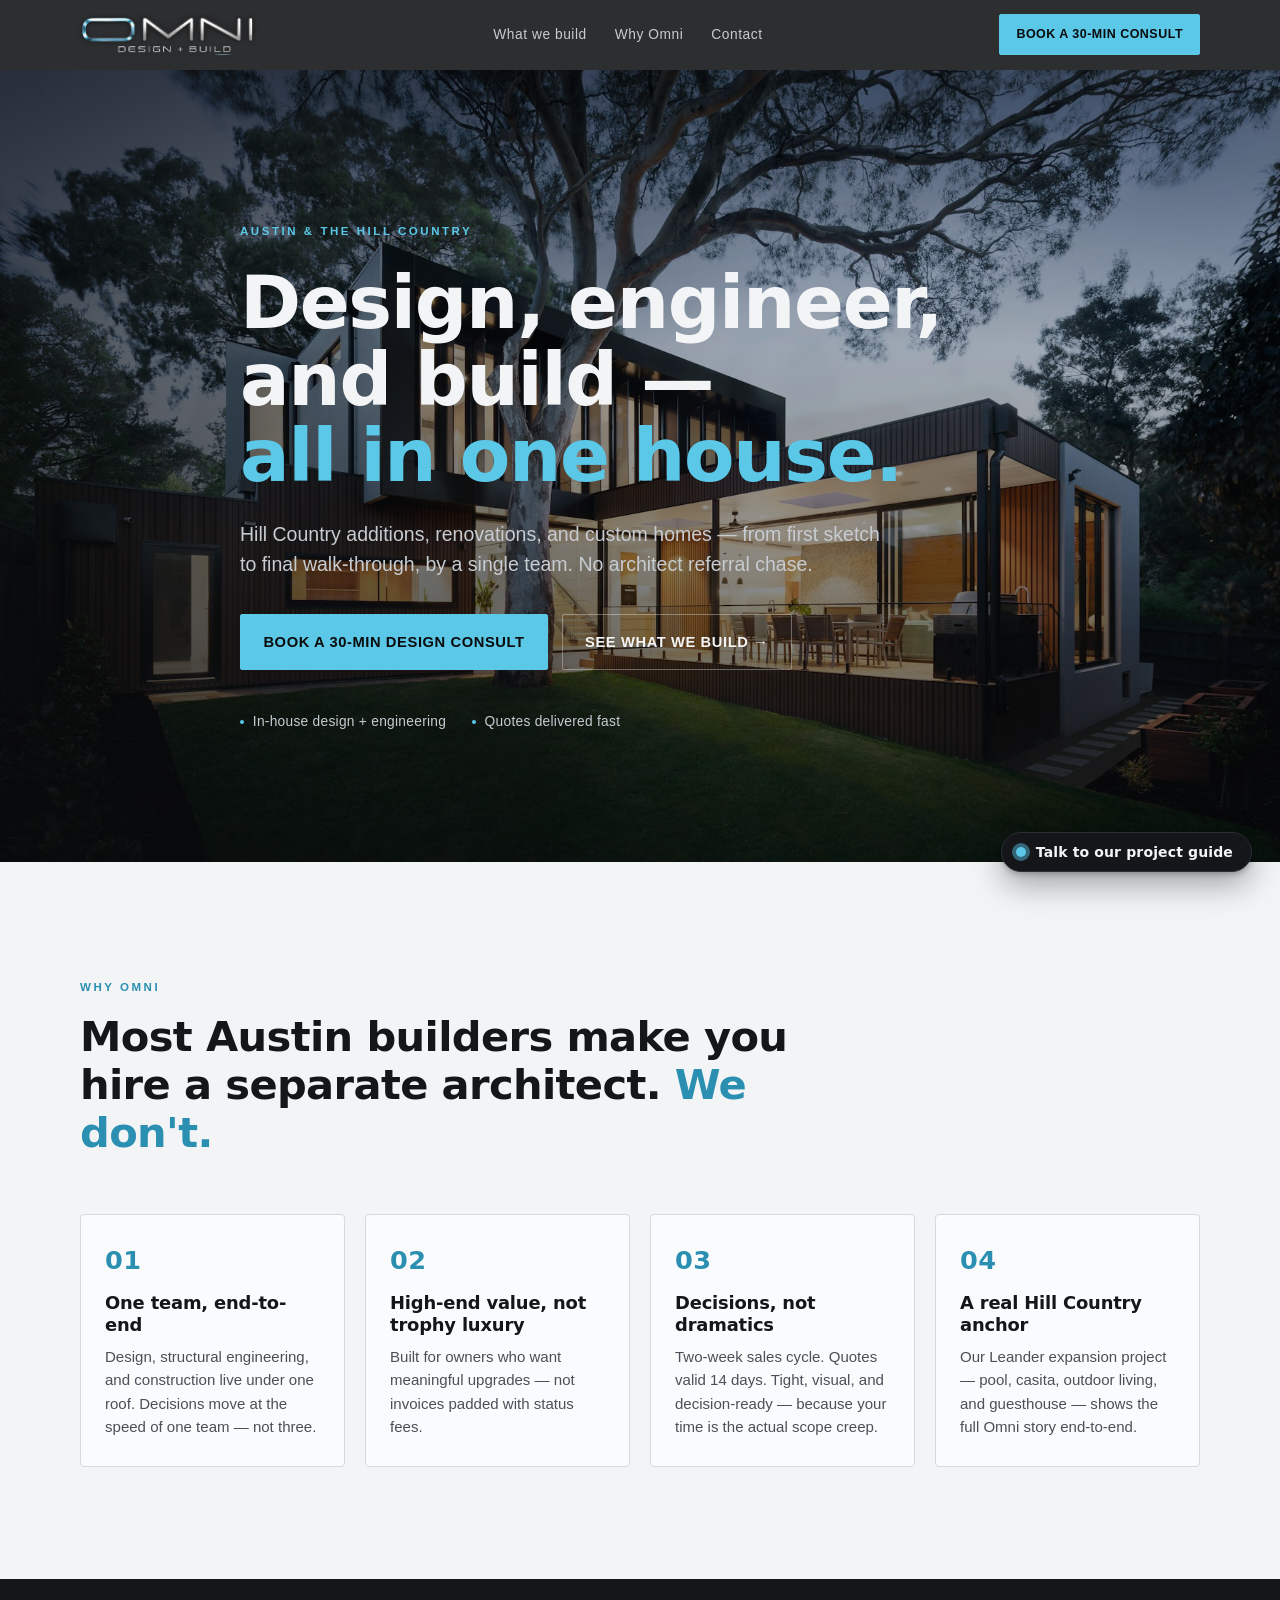
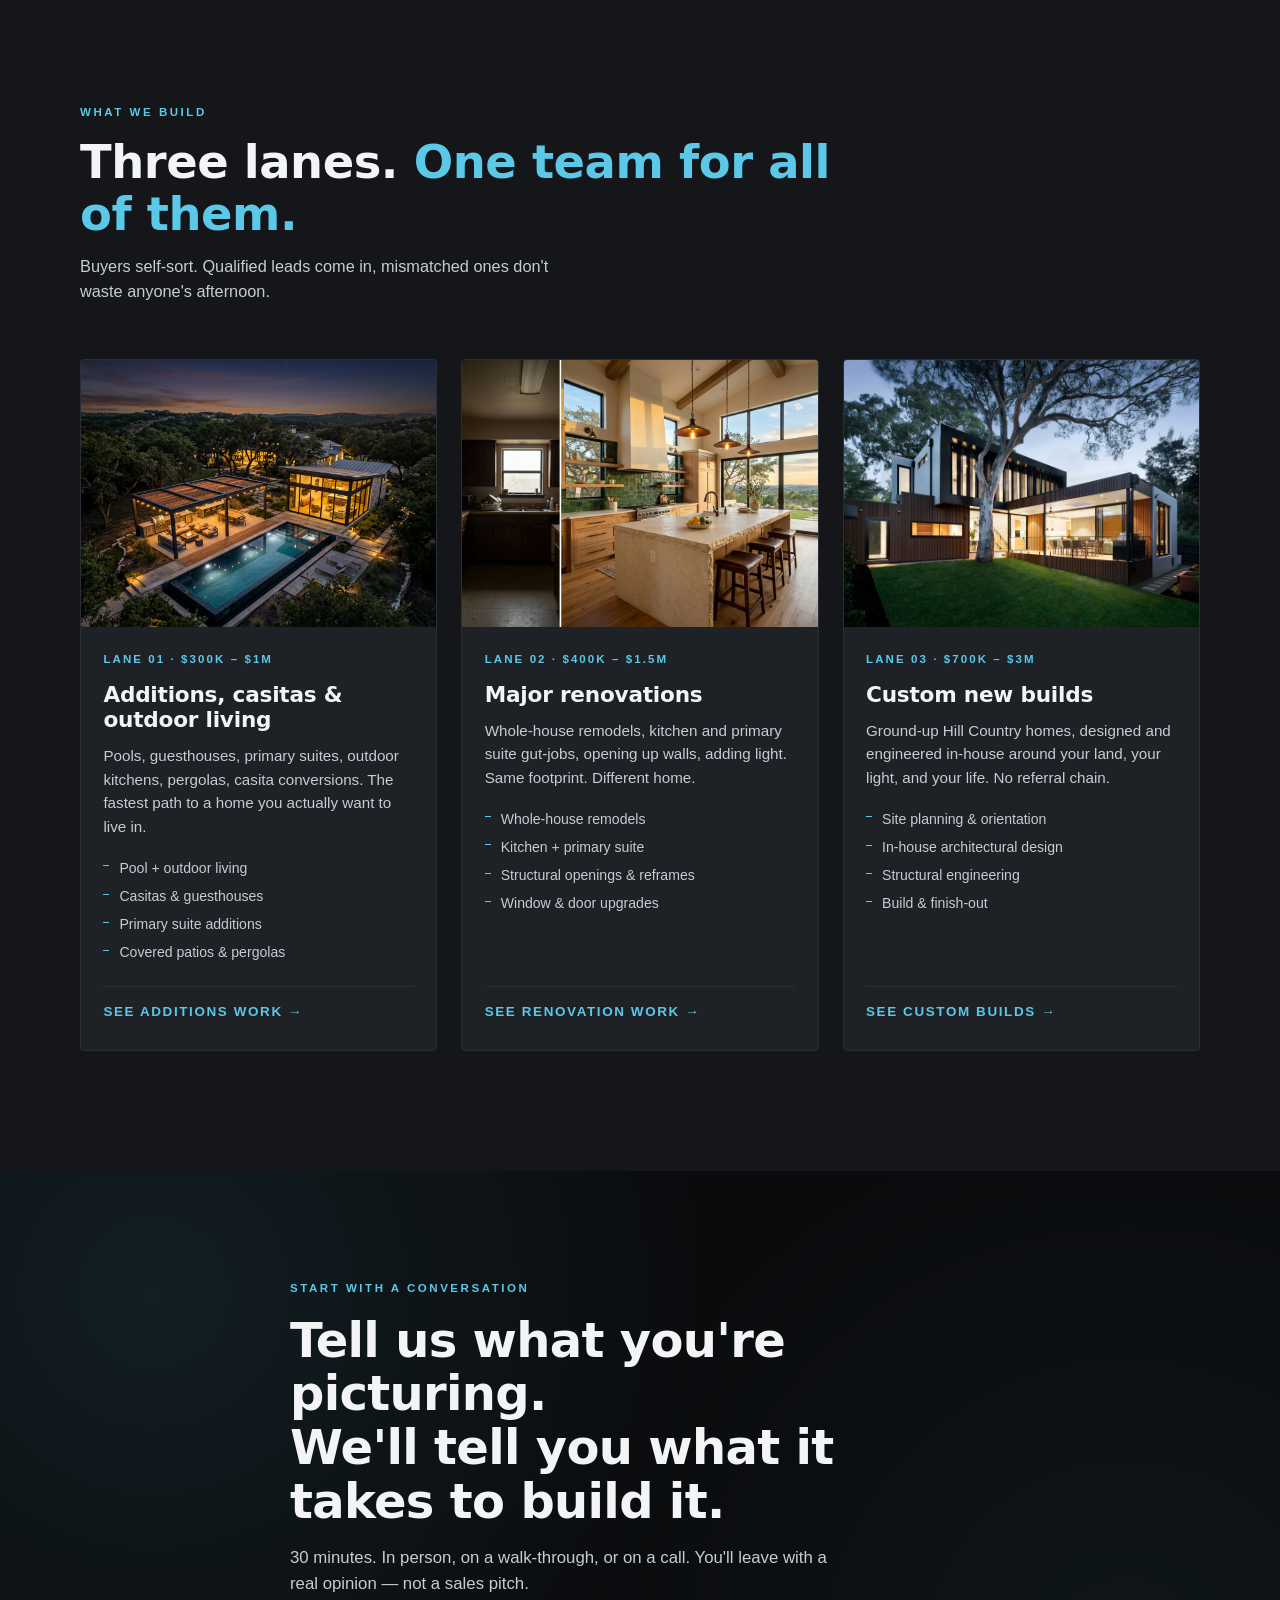
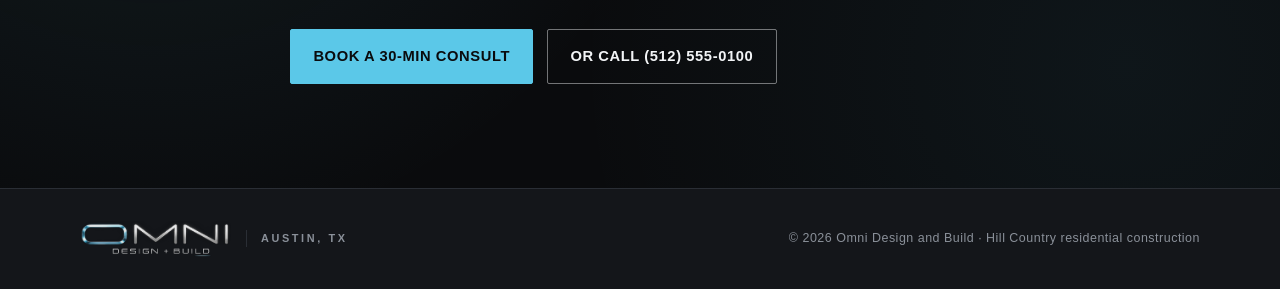
==== index.html @ fc4a1854 "Initial commit — Omni Design and Build demo site" ====
<!doctype html>
<html lang="en">
  <head>
    <meta charset="utf-8" />
    <meta name="viewport" content="width=device-width, initial-scale=1" />
    <title>Omni Design and Build — Design, engineer, and build, all in one house.</title>
    <meta
      name="description"
      content="Hill Country additions, renovations, and custom homes by a single team — from first sketch to final walk-through. No architect referral chase."
    />
    <meta property="og:title" content="Omni Design and Build" />
    <meta
      property="og:description"
      content="Design, engineer, and build — all in one house. Austin & the Hill Country."
    />
    <link rel="icon" href="data:image/svg+xml;utf8,%3Csvg xmlns='http://www.w3.org/2000/svg' viewBox='0 0 64 64'%3E%3Crect width='64' height='64' fill='%230A0B0D'/%3E%3Ccircle cx='32' cy='32' r='14' fill='none' stroke='%235BC8E8' stroke-width='4'/%3E%3C/svg%3E" />
    <link rel="stylesheet" href="styles.css" />
    <link rel="stylesheet" href="chatbot.css" />
  </head>
  <body>
    <!-- ============================================================
         HEADER
         ============================================================ -->
    <header class="site-header" id="siteHeader">
      <div class="container header-row">
        <a class="brand" href="#top" aria-label="Omni Design and Build — home">
          <img
            src="images/omni_logo_transparent.png"
            alt="Omni Design and Build"
            class="brand-logo"
            width="1420"
            height="338"
          />
        </a>
        <nav class="nav" aria-label="Primary">
          <a href="#lanes">What we build</a>
          <a href="#credibility">Why Omni</a>
          <a href="#cta-foot">Contact</a>
        </nav>
        <a href="book.html" class="btn btn-cta btn-cta-sm">
          <span class="btn-text-full">Book a 30-min consult</span>
          <span class="btn-text-short">Book consult</span>
        </a>
      </div>
    </header>

    <main id="top">
      <!-- ============================================================
           HERO + CTA
           ============================================================ -->
      <section class="hero" aria-labelledby="hero-h1">
        <div class="hero-bg">
          <picture>
            <img
              src="images/hero.jpg"
              alt="A modern Hill Country home at golden hour with a pool and casita"
              loading="eager"
              fetchpriority="high"
            />
          </picture>
          <div class="hero-bg-shade" aria-hidden="true"></div>
        </div>

        <div class="container hero-inner">
          <div class="hero-eyebrow">
            <span class="eyebrow">AUSTIN &amp; THE HILL COUNTRY</span>
          </div>
          <h1 id="hero-h1" class="hero-h1">
            Design, engineer, and build —<br /><span class="cyan">all in one house.</span>
          </h1>
          <p class="hero-sub">
            Hill Country additions, renovations, and custom homes — from first sketch to
            final walk-through, by a single team. No architect referral chase.
          </p>
          <div class="hero-actions">
            <a href="book.html" class="btn btn-cta">Book a 30-min design consult</a>
            <a href="#lanes" class="btn btn-ghost">See what we build →</a>
          </div>
          <ul class="hero-meta" role="list">
            <li><span class="dot" aria-hidden="true"></span>In-house design + engineering</li>
            <li><span class="dot" aria-hidden="true"></span>Quotes delivered fast</li>
          </ul>
        </div>
      </section>

      <!-- ============================================================
           CREDIBILITY STRIP
           ============================================================ -->
      <section class="credibility" id="credibility" aria-labelledby="cred-h2">
        <div class="container">
          <p class="eyebrow eyebrow-light">WHY OMNI</p>
          <h2 id="cred-h2" class="cred-h2">
            Most Austin builders make you hire a separate architect.
            <span class="cyan-deep">We don't.</span>
          </h2>

          <ul class="cred-grid" role="list">
            <li class="cred-card">
              <span class="cred-num">01</span>
              <h3>One team, end-to-end</h3>
              <p>
                Design, structural engineering, and construction live under one roof.
                Decisions move at the speed of one team — not three.
              </p>
            </li>
            <li class="cred-card">
              <span class="cred-num">02</span>
              <h3>High-end value, not trophy luxury</h3>
              <p>
                Built for owners who want meaningful upgrades — not invoices
                padded with status fees.
              </p>
            </li>
            <li class="cred-card">
              <span class="cred-num">03</span>
              <h3>Decisions, not dramatics</h3>
              <p>
                Two-week sales cycle. Quotes valid 14 days. Tight, visual, and
                decision-ready — because your time is the actual scope creep.
              </p>
            </li>
            <li class="cred-card">
              <span class="cred-num">04</span>
              <h3>A real Hill Country anchor</h3>
              <p>
                Our Leander expansion project — pool, casita, outdoor living, and
                guesthouse — shows the full Omni story end-to-end.
              </p>
            </li>
          </ul>
        </div>
      </section>

      <!-- ============================================================
           THE 3 LANES
           ============================================================ -->
      <section class="lanes" id="lanes" aria-labelledby="lanes-h2">
        <div class="container">
          <p class="eyebrow">WHAT WE BUILD</p>
          <h2 id="lanes-h2" class="lanes-h2">
            Three lanes. <span class="cyan">One team for all of them.</span>
          </h2>
          <p class="lanes-sub">
            Buyers self-sort. Qualified leads come in, mismatched ones don't waste
            anyone's afternoon.
          </p>

          <div class="lanes-grid">
            <!-- Lane 01 -->
            <article class="lane">
              <a href="lanes/additions.html" class="lane-card">
                <div class="lane-image">
                  <img
                    src="images/lane_additions.png"
                    alt="Aerial view of a Hill Country addition with pool, casita, and pergola at twilight"
                    loading="lazy"
                  />
                </div>
                <div class="lane-body">
                  <span class="lane-tag">LANE 01 · $300K – $1M</span>
                  <h3 class="lane-title">Additions, casitas &amp; outdoor living</h3>
                  <p class="lane-desc">
                    Pools, guesthouses, primary suites, outdoor kitchens, pergolas,
                    casita conversions. The fastest path to a home you actually
                    want to live in.
                  </p>
                  <ul class="lane-list">
                    <li>Pool + outdoor living</li>
                    <li>Casitas &amp; guesthouses</li>
                    <li>Primary suite additions</li>
                    <li>Covered patios &amp; pergolas</li>
                  </ul>
                  <span class="lane-cta">See additions work →</span>
                </div>
              </a>
            </article>

            <!-- Lane 02 -->
            <article class="lane">
              <a href="lanes/major-renos.html" class="lane-card">
                <div class="lane-image">
                  <img
                    src="images/renos_hero.png"
                    alt="Renovated open-plan kitchen with quartz island, white oak cabinetry, and Hill Country views"
                    loading="lazy"
                  />
                </div>
                <div class="lane-body">
                  <span class="lane-tag">LANE 02 · $400K – $1.5M</span>
                  <h3 class="lane-title">Major renovations</h3>
                  <p class="lane-desc">
                    Whole-house remodels, kitchen and primary suite gut-jobs, opening
                    up walls, adding light. Same footprint. Different home.
                  </p>
                  <ul class="lane-list">
                    <li>Whole-house remodels</li>
                    <li>Kitchen + primary suite</li>
                    <li>Structural openings &amp; reframes</li>
                    <li>Window &amp; door upgrades</li>
                  </ul>
                  <span class="lane-cta">See renovation work →</span>
                </div>
              </a>
            </article>

            <!-- Lane 03 -->
            <article class="lane">
              <a href="lanes/custom-builds.html" class="lane-card">
                <div class="lane-image">
                  <img
                    src="images/hero.jpg"
                    alt="Modern custom Hill Country home at dusk with infinity pool and limestone facade"
                    loading="lazy"
                  />
                </div>
                <div class="lane-body">
                  <span class="lane-tag">LANE 03 · $700K – $3M</span>
                  <h3 class="lane-title">Custom new builds</h3>
                  <p class="lane-desc">
                    Ground-up Hill Country homes, designed and engineered in-house
                    around your land, your light, and your life. No referral chain.
                  </p>
                  <ul class="lane-list">
                    <li>Site planning &amp; orientation</li>
                    <li>In-house architectural design</li>
                    <li>Structural engineering</li>
                    <li>Build &amp; finish-out</li>
                  </ul>
                  <span class="lane-cta">See custom builds →</span>
                </div>
              </a>
            </article>
          </div>
        </div>
      </section>

      <!-- ============================================================
           CTA FOOT
           ============================================================ -->
      <section class="cta-foot" id="cta-foot" aria-labelledby="cta-h2">
        <div class="container cta-inner">
          <p class="eyebrow eyebrow-cyan">START WITH A CONVERSATION</p>
          <h2 id="cta-h2" class="cta-h2">
            Tell us what you're picturing.<br />
            We'll tell you what it takes to build it.
          </h2>
          <p class="cta-sub">
            30 minutes. In person, on a walk-through, or on a call. You'll leave with
            a real opinion — not a sales pitch.
          </p>
          <div class="cta-actions">
            <a href="book.html" class="btn btn-cta">Book a 30-min consult</a>
            <a href="tel:+15125550100" class="btn btn-ghost-light">Or call (512) 555-0100</a>
          </div>
        </div>
      </section>
    </main>

    <!-- ============================================================
         FOOTER
         ============================================================ -->
    <footer class="site-footer">
      <div class="container footer-row">
        <div class="footer-brand">
          <img
            src="images/omni_logo_transparent.png"
            alt="Omni Design and Build"
            class="footer-logo"
            width="1420"
            height="338"
          />
          <span class="footer-tag">AUSTIN, TX</span>
        </div>
        <p class="footer-meta">
          © 2026 Omni Design and Build · Hill Country residential construction
        </p>
      </div>
    </footer>

    <script>
      // Header scroll state — adds shadow once the user scrolls past the hero edge.
      (function () {
        const header = document.getElementById('siteHeader');
        if (!header) return;
        const onScroll = () => {
          if (window.scrollY > 24) header.classList.add('is-scrolled');
          else header.classList.remove('is-scrolled');
        };
        window.addEventListener('scroll', onScroll, { passive: true });
        onScroll();
      })();
    </script>
    <script src="chatbot.js" defer></script>
  <script data-pplx-inline-edit>
(function () {
  if (window === window.top) return;

  const allowedParentOrigins = ["https://www.perplexity.ai","https://perplexity.ai","https://testing.perplexity.ai","https://staging.perplexity.ai","https://*.preview.i.perplexity.ai","http://localhost:3000","http://127.0.0.1:3000","http://localhost:5173","http://127.0.0.1:5173"];
  const MAX_FONT_BYTES = 500 * 1024;
  const MAX_TOTAL_FONT_BYTES = 2 * 1024 * 1024;
  let scrollForwarding = false;
  let scrollRaf = 0;
  let trustedTopOrigin = null;

  // Allow entries like "https://*.preview.i.perplexity.ai" — the wildcard
  // matches a single DNS label (no dots), so "https://*.foo" cannot stretch
  // across multiple labels.
  function matchesAllowedOrigin(origin) {
    if (!origin) return false;
    for (const entry of allowedParentOrigins) {
      if (!entry.includes("*")) {
        if (entry === origin) return true;
        continue;
      }
      const pattern = new RegExp(
        "^" +
          entry.replace(/[.+?^${}()|[\]\\]/g, "\\$&").replace(/\*/g, "[^.]+") +
          "$",
      );
      if (pattern.test(origin)) return true;
    }
    return false;
  }

  // Trust decision: when the sender is same-origin-visible (event.origin is a
  // real origin like https://www.perplexity.ai) we trust event.origin directly.
  // When event.origin is "null" (opaque broker srcdoc), we fall back to the
  // broker's stamped `parentOrigin` to identify the top window. The fallback
  // is claim-only — we rely on the browser's native `targetOrigin` enforcement
  // on the response path (see postToTrustedTop) to ensure replies can't be
  // delivered to anyone but the actual top window of that claimed origin.
  function getTrustedParentOrigin(event) {
    const forwardedParentOrigin =
      typeof event.data.parentOrigin === "string" ? event.data.parentOrigin : null;
    const parentOrigin = event.origin === "null" ? forwardedParentOrigin : event.origin;
    return matchesAllowedOrigin(parentOrigin) ? parentOrigin : null;
  }

  // All responses go to window.top with targetOrigin = the allowlisted origin.
  // An attacker that iframes us inside their own null-origin broker can claim
  // any parentOrigin they like, but the browser will drop the reply whenever
  // the real top's origin doesn't match — so the screenshot never leaves.
  function postToTrustedTop(message) {
    if (!trustedTopOrigin) return;
    try {
      window.top.postMessage(message, trustedTopOrigin);
    } catch (_error) {}
  }

  function inlineAll(original, clone) {
    if (original.nodeType !== 1 || clone.nodeType !== 1) return;

    try {
      const computedStyle = getComputedStyle(original);
      // cssText on a computed style is the serialized declaration in modern
      // Chromium/Safari — a single read beats enumerating ~400 longhand
      // properties. Firefox returns "" here, so we fall back on empty.
      const serialized = computedStyle.cssText;
      if (serialized) {
        clone.style.cssText = serialized;
      } else {
        const parts = new Array(computedStyle.length);
        for (let index = 0; index < computedStyle.length; index += 1) {
          const property = computedStyle[index];
          parts[index] = `${property}:${computedStyle.getPropertyValue(property)};`;
        }
        clone.style.cssText = parts.join("");
      }
    } catch (_error) {}

    const originalChildren = original.children;
    const clonedChildren = clone.children;
    for (
      let index = 0;
      index < originalChildren.length && index < clonedChildren.length;
      index += 1
    ) {
      inlineAll(originalChildren[index], clonedChildren[index]);
    }
  }

  function extractFontUrl(srcValue) {
    const matches = [
      ...srcValue.matchAll(
        /url\(["']?([^"')]+)["']?\)(?:\s*format\(["']?([^"')]+)["']?\))?/gi,
      ),
    ];
    if (matches.length === 0) return null;
    const woff2 = matches.find((m) => m[2] && m[2].toLowerCase().includes("woff2"));
    if (woff2) return woff2[1];
    const woff = matches.find((m) => m[2] && m[2].toLowerCase().includes("woff"));
    if (woff) return woff[1];
    return matches[0][1];
  }

  // Cache resolved font URL -> data URI across captures. Fonts on a page
  // essentially never change, and a batch run emits multiple captures back to
  // back — without this we'd refetch + re-base64 every time.
  const fontDataUriCache = new Map();
  const SRC_DECLARATION_RE = /src\s*:\s*[^;}]+/i;

  async function fetchAsDataUri(url) {
    if (fontDataUriCache.has(url)) return fontDataUriCache.get(url);
    let dataUri = null;
    try {
      const response = await fetch(url, { mode: "cors", credentials: "omit" });
      if (response.ok) {
        const blob = await response.blob();
        if (blob.size <= MAX_FONT_BYTES) {
          dataUri = await new Promise((resolve) => {
            const reader = new FileReader();
            reader.onloadend = () =>
              resolve(typeof reader.result === "string" ? reader.result : null);
            reader.onerror = () => resolve(null);
            reader.readAsDataURL(blob);
          });
        }
      }
    } catch (_error) {
      dataUri = null;
    }
    fontDataUriCache.set(url, dataUri);
    return dataUri;
  }

  function collectFontFaceRuleTexts() {
    const rules = [];
    for (const sheet of document.styleSheets) {
      let cssRules;
      try {
        cssRules = sheet.cssRules;
      } catch (_error) {
        continue;
      }
      if (!cssRules) continue;
      for (const rule of cssRules) {
        const cssText = rule.cssText || "";
        if (cssText.startsWith("@font-face")) rules.push(cssText);
      }
    }
    return rules;
  }

  async function buildInlinedFontCss() {
    const ruleTexts = collectFontFaceRuleTexts();
    if (ruleTexts.length === 0) return null;

    const resolved = ruleTexts.map((cssText) => {
      if (!SRC_DECLARATION_RE.test(cssText)) return null;
      const srcMatch = cssText.match(/src\s*:\s*([^;}]+)[;}]/i);
      if (!srcMatch) return null;
      const url = extractFontUrl(srcMatch[1]);
      if (!url) return null;
      try {
        return { cssText, url: new URL(url, document.baseURI).href };
      } catch (_error) {
        return null;
      }
    });

    const dataUris = await Promise.all(
      resolved.map((entry) => (entry ? fetchAsDataUri(entry.url) : Promise.resolve(null))),
    );

    const inlined = [];
    let totalBytes = 0;
    for (let index = 0; index < resolved.length; index += 1) {
      const entry = resolved[index];
      const dataUri = dataUris[index];
      if (!entry || !dataUri) continue;
      const approxBytes = dataUri.length * 0.75;
      if (totalBytes + approxBytes > MAX_TOTAL_FONT_BYTES) break;
      totalBytes += approxBytes;
      inlined.push(entry.cssText.replace(SRC_DECLARATION_RE, `src: url("${dataUri}")`));
    }
    return inlined.length > 0 ? inlined.join("\n") : null;
  }

  function stripExternal(clone) {
    const images = clone.querySelectorAll("img");
    for (let index = 0; index < images.length; index += 1) {
      const src = images[index].getAttribute("src");
      if (src && !src.startsWith("data:")) images[index].removeAttribute("src");
    }

    const elements = clone.querySelectorAll("*");
    for (let index = 0; index < elements.length; index += 1) {
      const style = elements[index].style.cssText;
      if (style && style.includes("url(")) {
        elements[index].style.cssText = style.replace(
          /url\(["']?(?!data:)[^)"']*["']?\)/gi,
          "none",
        );
      }
    }
  }

  function emitScroll() {
    scrollRaf = 0;
    if (!scrollForwarding) return;
    postToTrustedTop({
      type: "INLINE_EDIT_SCROLL",
      scrollX: window.scrollX,
      scrollY: window.scrollY,
    });
  }

  window.addEventListener(
    "scroll",
    function () {
      if (!scrollForwarding || scrollRaf) return;
      scrollRaf = requestAnimationFrame(emitScroll);
    },
    { passive: true, capture: true },
  );

  async function handleCaptureRequest(event) {
    const requestId = event.data.requestId;
    const scrollX = window.scrollX;
    const scrollY = window.scrollY;
    const width = window.innerWidth;
    const height = window.innerHeight;

    function postResult(dataUrl) {
      postToTrustedTop({
        type: "INLINE_EDIT_SCREENSHOT_RESULT",
        requestId,
        dataUrl,
        scrollX,
        scrollY,
      });
    }

    try {
      // Wait for any pending web fonts to resolve so both inline metrics and
      // the @font-face inlining below see the same loaded faces.
      if (document.fonts && document.fonts.ready) {
        try {
          await document.fonts.ready;
        } catch (_error) {}
      }

      const clone = document.documentElement.cloneNode(true);
      inlineAll(document.documentElement, clone);

      const removedNodes = clone.querySelectorAll("script,link[rel=\"stylesheet\"],style");
      for (let index = 0; index < removedNodes.length; index += 1) {
        removedNodes[index].remove();
      }

      stripExternal(clone);

      // Re-embed web fonts as data-URI @font-face rules so the SVG rasterizer
      // can resolve them — external font URLs aren't fetched during
      // foreignObject rendering, which would otherwise force a fallback face
      // and change text metrics.
      const inlinedFontCss = await buildInlinedFontCss();
      if (inlinedFontCss) {
        const styleEl = document.createElement("style");
        styleEl.textContent = inlinedFontCss;
        const head = clone.querySelector("head");
        if (head) head.appendChild(styleEl);
        else clone.insertBefore(styleEl, clone.firstChild);
      }

      const html = new XMLSerializer().serializeToString(clone);
      const svg =
        `<svg xmlns="http://www.w3.org/2000/svg" width="${width}" height="${height}">` +
        '<foreignObject width="100%" height="100%">' +
        `<div xmlns="http://www.w3.org/1999/xhtml" style="width:${width}px;height:${height}px;overflow:hidden">` +
        `<div style="transform:translate(-${scrollX}px,-${scrollY}px);transform-origin:top left">` +
        html +
        "</div></div></foreignObject></svg>";
      const svgUrl = `data:image/svg+xml;charset=utf-8,${encodeURIComponent(svg)}`;
      const image = new Image();
      image.onload = function () {
        const canvas = document.createElement("canvas");
        canvas.width = width;
        canvas.height = height;
        canvas.getContext("2d").drawImage(image, 0, 0);
        postResult(canvas.toDataURL("image/png"));
      };
      image.onerror = function () {
        postResult(null);
      };
      image.src = svgUrl;
    } catch (_error) {
      postResult(null);
    }
  }

  window.addEventListener("message", function (event) {
    if (!event.data) return;
    // Only accept messages from the direct parent frame. Blocks sibling /
    // unrelated-window postMessage senders that could otherwise reach us.
    if (event.source !== window.parent) return;

    const trustedParentOrigin = getTrustedParentOrigin(event);
    if (!trustedParentOrigin) return;
    trustedTopOrigin = trustedParentOrigin;

    if (event.data.type === "INLINE_EDIT_SCROLL_START") {
      scrollForwarding = true;
      emitScroll();
      return;
    }

    if (event.data.type === "INLINE_EDIT_SCROLL_STOP") {
      scrollForwarding = false;
      if (scrollRaf) cancelAnimationFrame(scrollRaf);
      scrollRaf = 0;
      return;
    }

    if (event.data.type !== "INLINE_EDIT_CAPTURE_REQUEST") return;

    handleCaptureRequest(event);
  });
})();

</script></body>
</html>
---- styles.css ----
/* =============================================================
   Omni Design and Build — homepage
   Palette derived from the Omni logo: jet black, silver, cyan glow.
   ============================================================= */

:root {
  /* Dark surfaces */
  --jet:        #0a0b0d;
  --carbon:     #14161a;
  --graphite:   #1e2126;
  --steel:      #2a2e35;

  /* Light surfaces */
  --silver:     #f2f4f6;
  --pearl:      #fafbfc;
  --mist:       #e6e9ed;

  /* Text on dark */
  --chrome:     #f2f4f6;
  --ink-soft:   #c7ccd2;
  --ink-faint:  #8a9099;

  /* Text on light */
  --ink:        #14161a;
  --ink-muted:  #4a5058;

  /* Accent — the cyan glow from the logo's O */
  --cyan:        #5bc8e8;
  --cyan-bright: #8fdbee;
  --cyan-deep:   #2a8fb0;
  --cyan-ink:    #0a2a33;

  /* Hairlines */
  --line-dark:  #2a2e35;
  --line-light: #d5dae0;

  /* Type */
  --font-display: 'Trebuchet MS', 'Segoe UI', system-ui, -apple-system, sans-serif;
  --font-body:    -apple-system, BlinkMacSystemFont, 'Segoe UI', Roboto, 'Helvetica Neue', Arial, sans-serif;

  /* Layout */
  --container-max: 1200px;
  --container-pad: clamp(1.25rem, 4vw, 2.5rem);

  /* Motion */
  --ease: cubic-bezier(0.16, 1, 0.3, 1);
}

/* ============================================================
   Reset & base
   ============================================================ */
*,
*::before,
*::after { box-sizing: border-box; }

html { -webkit-text-size-adjust: 100%; scroll-behavior: smooth; }

body {
  margin: 0;
  font-family: var(--font-body);
  font-size: 16px;
  line-height: 1.55;
  color: var(--ink);
  background: var(--silver);
  -webkit-font-smoothing: antialiased;
  -moz-osx-font-smoothing: grayscale;
}

img { display: block; max-width: 100%; height: auto; }

a { color: inherit; text-decoration: none; }

h1, h2, h3, h4 {
  font-family: var(--font-display);
  font-weight: 700;
  line-height: 1.1;
  letter-spacing: -0.01em;
  margin: 0;
}

p { margin: 0; }

ul { list-style: none; padding: 0; margin: 0; }

/* Reduced motion */
@media (prefers-reduced-motion: reduce) {
  html { scroll-behavior: auto; }
  *, *::before, *::after { transition: none !important; animation: none !important; }
}

/* ============================================================
   Layout primitives
   ============================================================ */
.container {
  width: 100%;
  max-width: var(--container-max);
  margin: 0 auto;
  padding-left: var(--container-pad);
  padding-right: var(--container-pad);
}

.eyebrow {
  display: inline-block;
  font-family: var(--font-body);
  font-size: 0.72rem;
  font-weight: 700;
  letter-spacing: 0.22em;
  color: var(--cyan);
  text-transform: uppercase;
}

.eyebrow-light { color: var(--cyan-deep); }
.eyebrow-cyan  { color: var(--cyan); }

.cyan      { color: var(--cyan); }
.cyan-deep { color: var(--cyan-deep); }

/* ============================================================
   Buttons
   ============================================================ */
.btn {
  display: inline-flex;
  align-items: center;
  justify-content: center;
  gap: 0.5rem;
  padding: 0.95rem 1.4rem;
  font-family: var(--font-body);
  font-size: 0.92rem;
  font-weight: 700;
  letter-spacing: 0.04em;
  text-transform: uppercase;
  border: 1px solid transparent;
  border-radius: 2px;
  cursor: pointer;
  transition: transform 0.25s var(--ease), background 0.25s var(--ease),
              color 0.25s var(--ease), border-color 0.25s var(--ease),
              box-shadow 0.25s var(--ease);
}

.btn:focus-visible {
  outline: 2px solid var(--cyan);
  outline-offset: 3px;
}

.btn-cta {
  background: var(--cyan);
  color: var(--jet);
  border-color: var(--cyan);
  box-shadow: 0 0 0 0 rgba(91, 200, 232, 0.45);
}
.btn-cta:hover {
  background: var(--cyan-bright);
  border-color: var(--cyan-bright);
  transform: translateY(-1px);
  box-shadow: 0 0 0 6px rgba(91, 200, 232, 0.18);
}

.btn-cta-sm {
  padding: 0.6rem 1rem;
  font-size: 0.78rem;
  white-space: nowrap;
}
.btn-text-short { display: none; }
.btn-text-full  { display: inline; }
@media (max-width: 540px) {
  .btn-cta-sm {
    padding: 0.55rem 0.85rem;
    font-size: 0.72rem;
    letter-spacing: 0.03em;
  }
  .btn-text-short { display: inline; }
  .btn-text-full  { display: none; }
}

.btn-ghost {
  background: transparent;
  color: var(--chrome);
  border-color: rgba(242, 244, 246, 0.35);
}
.btn-ghost:hover {
  border-color: var(--cyan);
  color: var(--cyan);
}

.btn-ghost-light {
  background: transparent;
  color: var(--chrome);
  border-color: rgba(242, 244, 246, 0.45);
}
.btn-ghost-light:hover {
  border-color: var(--cyan);
  color: var(--cyan);
}

/* ============================================================
   Header
   ============================================================ */
.site-header {
  position: sticky;
  top: 0;
  z-index: 50;
  background: rgba(10, 11, 13, 0.85);
  backdrop-filter: blur(14px);
  -webkit-backdrop-filter: blur(14px);
  border-bottom: 1px solid transparent;
  transition: border-color 0.3s var(--ease), background 0.3s var(--ease);
}
.site-header.is-scrolled {
  border-bottom-color: var(--steel);
  background: rgba(10, 11, 13, 0.95);
}

.header-row {
  display: flex;
  align-items: center;
  justify-content: space-between;
  gap: 1.5rem;
  padding-top: 0.85rem;
  padding-bottom: 0.85rem;
  color: var(--chrome);
}

.brand {
  display: inline-flex;
  align-items: center;
  color: var(--chrome);
}
.brand-logo {
  display: block;
  height: 42px;
  width: auto;
  /* lift the logo slightly so the silver letterforms read crisper on the
     translucent header */
  filter: drop-shadow(0 1px 2px rgba(0, 0, 0, 0.4));
}
@media (max-width: 540px) {
  .brand-logo { height: 32px; }
}

.nav {
  display: flex;
  gap: 1.75rem;
  font-size: 0.86rem;
  letter-spacing: 0.04em;
}
.nav a {
  color: var(--ink-soft);
  transition: color 0.2s var(--ease);
  position: relative;
}
.nav a:hover { color: var(--cyan); }

@media (max-width: 820px) {
  .nav { display: none; }
}

/* ============================================================
   HERO
   ============================================================ */
.hero {
  position: relative;
  min-height: 88vh;
  display: flex;
  align-items: center;
  color: var(--chrome);
  background: var(--jet);
  overflow: hidden;
  isolation: isolate;
  padding: clamp(5rem, 12vh, 8rem) 0 clamp(4rem, 10vh, 6rem);
}

.hero-bg {
  position: absolute;
  inset: 0;
  z-index: -1;
}
.hero-bg img {
  width: 100%;
  height: 100%;
  object-fit: cover;
  object-position: center;
}
.hero-bg-shade {
  position: absolute;
  inset: 0;
  background:
    linear-gradient(180deg, rgba(10, 11, 13, 0.50) 0%, rgba(10, 11, 13, 0.28) 35%, rgba(10, 11, 13, 0.72) 100%),
    linear-gradient(90deg, rgba(10, 11, 13, 0.55) 0%, rgba(10, 11, 13, 0) 60%);
}

.hero-inner {
  position: relative;
  max-width: 880px;
}

.hero-eyebrow {
  margin-bottom: 1.4rem;
}

.hero-h1 {
  font-size: clamp(2.4rem, 6.4vw, 4.6rem);
  font-weight: 700;
  line-height: 1.04;
  letter-spacing: -0.018em;
  margin-bottom: 1.5rem;
  color: var(--chrome);
}
.hero-h1 .cyan { color: var(--cyan); }

.hero-sub {
  font-size: clamp(1.05rem, 1.8vw, 1.22rem);
  line-height: 1.55;
  color: var(--ink-soft);
  max-width: 60ch;
  margin-bottom: 2.2rem;
}

.hero-actions {
  display: flex;
  flex-wrap: wrap;
  gap: 0.85rem;
  margin-bottom: 2.6rem;
}

.hero-meta {
  display: flex;
  flex-wrap: wrap;
  gap: 1rem 1.6rem;
  font-size: 0.86rem;
  color: var(--ink-soft);
  letter-spacing: 0.02em;
  align-items: center;
}
.hero-meta li {
  display: inline-flex;
  align-items: center;
  gap: 0.55rem;
}
.hero-meta strong {
  color: var(--cyan);
  font-weight: 700;
  letter-spacing: 0.01em;
}
.hero-meta .dot {
  width: 4px; height: 4px;
  background: var(--cyan);
  border-radius: 50%;
  display: inline-block;
}

@media (max-width: 640px) {
  .hero { min-height: auto; padding: 6rem 0 4rem; }
  .hero-actions .btn { flex: 1 1 auto; min-width: 0; }
  .hero-meta { gap: 0.6rem 1rem; font-size: 0.8rem; }
}

/* ============================================================
   CREDIBILITY STRIP
   ============================================================ */
.credibility {
  background: var(--silver);
  color: var(--ink);
  padding: clamp(4rem, 9vw, 7rem) 0;
}

.credibility .eyebrow {
  margin-bottom: 1rem;
}

.cred-h2 {
  font-size: clamp(1.7rem, 3.6vw, 2.6rem);
  line-height: 1.15;
  letter-spacing: -0.015em;
  max-width: 28ch;
  margin-bottom: clamp(2.4rem, 5vw, 3.6rem);
  color: var(--ink);
}

.cred-grid {
  display: grid;
  grid-template-columns: repeat(4, minmax(0, 1fr));
  gap: 1.25rem;
}

.cred-card {
  background: var(--pearl);
  border: 1px solid var(--line-light);
  border-radius: 4px;
  padding: 1.6rem 1.5rem 1.7rem;
  position: relative;
  transition: transform 0.3s var(--ease), border-color 0.3s var(--ease),
              box-shadow 0.3s var(--ease);
}
.cred-card:hover {
  transform: translateY(-3px);
  border-color: var(--cyan-deep);
  box-shadow: 0 12px 32px -16px rgba(20, 22, 26, 0.18);
}

.cred-num {
  display: block;
  font-family: var(--font-display);
  font-size: 1.6rem;
  font-weight: 700;
  color: var(--cyan-deep);
  letter-spacing: 0.02em;
  margin-bottom: 0.7rem;
}

.cred-card h3 {
  font-size: 1.12rem;
  line-height: 1.25;
  color: var(--ink);
  margin-bottom: 0.55rem;
}

.cred-card p {
  font-size: 0.94rem;
  line-height: 1.55;
  color: var(--ink-muted);
}

@media (max-width: 980px) {
  .cred-grid { grid-template-columns: repeat(2, minmax(0, 1fr)); }
}
@media (max-width: 540px) {
  .cred-grid { grid-template-columns: 1fr; }
}

/* ============================================================
   THE 3 LANES
   ============================================================ */
.lanes {
  background: var(--carbon);
  color: var(--chrome);
  padding: clamp(4.5rem, 10vw, 7.5rem) 0;
}

.lanes .eyebrow { margin-bottom: 1rem; color: var(--cyan); }

.lanes-h2 {
  font-size: clamp(1.9rem, 4vw, 2.9rem);
  line-height: 1.12;
  max-width: 24ch;
  color: var(--chrome);
  margin-bottom: 0.8rem;
}

.lanes-sub {
  font-size: 1.02rem;
  color: var(--ink-soft);
  max-width: 56ch;
  margin-bottom: clamp(2.4rem, 5vw, 3.4rem);
}

.lanes-grid {
  display: grid;
  grid-template-columns: repeat(3, minmax(0, 1fr));
  gap: 1.5rem;
}

.lane-card {
  display: flex;
  flex-direction: column;
  height: 100%;
  background: var(--graphite);
  border: 1px solid var(--steel);
  border-radius: 4px;
  overflow: hidden;
  color: var(--chrome);
  transition: transform 0.35s var(--ease), border-color 0.35s var(--ease),
              box-shadow 0.35s var(--ease);
}
.lane-card:hover {
  transform: translateY(-4px);
  border-color: var(--cyan);
  box-shadow: 0 18px 40px -16px rgba(0, 0, 0, 0.6);
}
.lane-card:focus-visible {
  outline: 2px solid var(--cyan);
  outline-offset: 4px;
}

.lane-image {
  aspect-ratio: 4 / 3;
  overflow: hidden;
  background: var(--jet);
}
.lane-image img {
  width: 100%;
  height: 100%;
  object-fit: cover;
  transition: transform 0.6s var(--ease);
}
.lane-card:hover .lane-image img {
  transform: scale(1.04);
}

.lane-body {
  padding: 1.5rem 1.4rem 1.7rem;
  display: flex;
  flex-direction: column;
  flex: 1;
}

.lane-tag {
  font-size: 0.72rem;
  font-weight: 700;
  letter-spacing: 0.18em;
  color: var(--cyan);
  margin-bottom: 0.85rem;
}

.lane-title {
  font-size: 1.35rem;
  line-height: 1.18;
  color: var(--chrome);
  margin-bottom: 0.7rem;
}

.lane-desc {
  font-size: 0.95rem;
  line-height: 1.55;
  color: var(--ink-soft);
  margin-bottom: 1.2rem;
}

.lane-list {
  display: flex;
  flex-direction: column;
  gap: 0.4rem;
  margin-bottom: 1.4rem;
  font-size: 0.88rem;
  color: var(--ink-soft);
}
.lane-list li {
  position: relative;
  padding-left: 1rem;
}
.lane-list li::before {
  content: '';
  position: absolute;
  left: 0;
  top: 0.55em;
  width: 6px;
  height: 1px;
  background: var(--cyan);
}

.lane-cta {
  margin-top: auto;
  font-size: 0.84rem;
  font-weight: 700;
  letter-spacing: 0.12em;
  text-transform: uppercase;
  color: var(--cyan);
  padding-top: 0.9rem;
  border-top: 1px solid var(--steel);
  transition: color 0.25s var(--ease), letter-spacing 0.25s var(--ease);
}
.lane-card:hover .lane-cta {
  color: var(--cyan-bright);
  letter-spacing: 0.14em;
}

@media (max-width: 980px) {
  .lanes-grid { grid-template-columns: 1fr; gap: 1.25rem; }
  .lane-image { aspect-ratio: 16 / 9; }
}

/* ============================================================
   CTA FOOT
   ============================================================ */
.cta-foot {
  background: var(--jet);
  color: var(--chrome);
  padding: clamp(4rem, 9vw, 6.5rem) 0;
  position: relative;
  overflow: hidden;
}
.cta-foot::before {
  content: '';
  position: absolute;
  inset: 0;
  background:
    radial-gradient(circle at 12% 20%, rgba(91, 200, 232, 0.10), transparent 45%),
    radial-gradient(circle at 88% 80%, rgba(91, 200, 232, 0.06), transparent 45%);
  pointer-events: none;
}

.cta-inner { position: relative; max-width: 780px; }

.cta-foot .eyebrow { margin-bottom: 1rem; }

.cta-h2 {
  font-size: clamp(1.85rem, 4.2vw, 3rem);
  line-height: 1.12;
  color: var(--chrome);
  margin-bottom: 1rem;
  letter-spacing: -0.014em;
}

.cta-sub {
  font-size: 1.05rem;
  color: var(--ink-soft);
  max-width: 58ch;
  margin-bottom: 2rem;
}

.cta-actions {
  display: flex;
  flex-wrap: wrap;
  gap: 0.85rem;
}

@media (max-width: 540px) {
  .cta-actions .btn { flex: 1 1 auto; }
}

/* ============================================================
   Footer
   ============================================================ */
.site-footer {
  background: var(--carbon);
  color: var(--ink-faint);
  padding: 2rem 0;
  border-top: 1px solid var(--steel);
}

.footer-row {
  display: flex;
  align-items: center;
  justify-content: space-between;
  gap: 1.5rem;
  flex-wrap: wrap;
}

.footer-brand {
  display: inline-flex;
  align-items: center;
  gap: 0.9rem;
}
.footer-logo {
  display: block;
  height: 36px;
  width: auto;
  opacity: 0.92;
}
.footer-tag {
  font-family: var(--font-body);
  font-size: 0.68rem;
  font-weight: 600;
  letter-spacing: 0.24em;
  color: var(--ink-faint);
  padding-left: 0.9rem;
  border-left: 1px solid var(--steel);
}

.footer-meta {
  font-size: 0.78rem;
  letter-spacing: 0.04em;
  color: var(--ink-faint);
}

@media (max-width: 540px) {
  .footer-row { flex-direction: column; align-items: flex-start; gap: 0.85rem; }
}
---- chatbot.css ----
/* =================================================================
   OMNI AI PROJECT GUIDE — chat widget
   Palette aligned with the Omni logo (jet, carbon, cyan)
   ================================================================= */

/* -------- LAUNCHER (floating bubble bottom-right) -------- */
.chat-launcher {
  position: fixed;
  right: clamp(16px, 3vw, 28px);
  bottom: clamp(16px, 3vw, 28px);
  z-index: 100;
  display: inline-flex;
  align-items: center;
  gap: 10px;
  padding: 12px 18px 12px 14px;
  border: 1px solid var(--line-dark, #2a2e35);
  border-radius: 999px;
  background: var(--carbon, #14161a);
  color: var(--chrome, #f2f4f6);
  font: 600 14px/1 'Trebuchet MS', system-ui, sans-serif;
  letter-spacing: 0.01em;
  cursor: pointer;
  box-shadow:
    0 12px 32px rgba(0, 0, 0, 0.35),
    0 2px 6px rgba(0, 0, 0, 0.25);
  transition:
    transform 0.18s ease,
    box-shadow 0.18s ease,
    background 0.18s ease;
}

.chat-launcher:hover {
  transform: translateY(-2px);
  background: #1c1f25;
  box-shadow:
    0 18px 40px rgba(0, 0, 0, 0.45),
    0 3px 8px rgba(0, 0, 0, 0.3);
}

.chat-launcher .pulse-dot {
  position: relative;
  width: 10px;
  height: 10px;
  border-radius: 50%;
  background: var(--cyan, #5bc8e8);
  flex: 0 0 auto;
}
.chat-launcher .pulse-dot::after {
  content: '';
  position: absolute;
  inset: -4px;
  border-radius: 50%;
  background: var(--cyan, #5bc8e8);
  opacity: 0.45;
  animation: pulse 1.8s ease-out infinite;
}
@keyframes pulse {
  0% { transform: scale(0.6); opacity: 0.5; }
  70% { transform: scale(1.6); opacity: 0; }
  100% { transform: scale(1.6); opacity: 0; }
}

.chat-launcher.is-hidden {
  opacity: 0;
  pointer-events: none;
  transform: translateY(20px);
}

/* -------- PANEL (the actual chat window) -------- */
.chat-panel {
  position: fixed;
  right: clamp(16px, 3vw, 28px);
  bottom: clamp(16px, 3vw, 28px);
  width: min(420px, calc(100vw - 32px));
  height: min(640px, calc(100vh - 48px));
  z-index: 101;
  display: flex;
  flex-direction: column;
  background: var(--jet, #0a0b0d);
  border: 1px solid var(--line-dark, #2a2e35);
  border-radius: 16px;
  overflow: hidden;
  box-shadow:
    0 24px 60px rgba(0, 0, 0, 0.55),
    0 4px 12px rgba(0, 0, 0, 0.3);
  transform-origin: bottom right;
  transform: translateY(20px) scale(0.96);
  opacity: 0;
  pointer-events: none;
  transition:
    transform 0.22s cubic-bezier(0.16, 1, 0.3, 1),
    opacity 0.22s ease;
}

.chat-panel.is-open {
  opacity: 1;
  pointer-events: auto;
  transform: translateY(0) scale(1);
}

/* Header */
.chat-header {
  display: flex;
  align-items: center;
  gap: 12px;
  padding: 14px 16px;
  background: var(--carbon, #14161a);
  border-bottom: 1px solid var(--line-dark, #2a2e35);
  flex: 0 0 auto;
}
.chat-header .avatar {
  width: 38px;
  height: 38px;
  border-radius: 50%;
  background:
    radial-gradient(circle at 30% 30%, #2a8fb0, #0a2a33 70%);
  display: grid;
  place-items: center;
  color: #fff;
  font: 700 14px/1 'Trebuchet MS', system-ui, sans-serif;
  flex: 0 0 auto;
  border: 1px solid rgba(91, 200, 232, 0.4);
}
.chat-header .meta {
  display: flex;
  flex-direction: column;
  gap: 2px;
  flex: 1 1 auto;
  min-width: 0;
}
.chat-header .title {
  font: 600 14px/1.2 'Trebuchet MS', system-ui, sans-serif;
  color: var(--chrome, #f2f4f6);
  letter-spacing: 0.01em;
}
.chat-header .status {
  font: 500 11px/1 system-ui, sans-serif;
  color: var(--ink-soft, #c7ccd2);
  display: inline-flex;
  align-items: center;
  gap: 6px;
}
.chat-header .status .dot {
  width: 7px;
  height: 7px;
  border-radius: 50%;
  background: #5bc8e8;
  box-shadow: 0 0 8px rgba(91, 200, 232, 0.6);
}
.chat-header .close {
  appearance: none;
  border: none;
  background: transparent;
  color: var(--ink-soft, #c7ccd2);
  font-size: 22px;
  line-height: 1;
  cursor: pointer;
  padding: 4px 8px;
  border-radius: 6px;
  transition: background 0.15s ease, color 0.15s ease;
}
.chat-header .close:hover {
  background: rgba(255, 255, 255, 0.05);
  color: var(--chrome, #f2f4f6);
}

/* Messages */
.chat-messages {
  flex: 1 1 auto;
  overflow-y: auto;
  padding: 18px 16px 4px;
  display: flex;
  flex-direction: column;
  gap: 10px;
  scrollbar-width: thin;
  scrollbar-color: #2a2e35 transparent;
}
.chat-messages::-webkit-scrollbar {
  width: 8px;
}
.chat-messages::-webkit-scrollbar-thumb {
  background: #2a2e35;
  border-radius: 4px;
}

.msg {
  max-width: 88%;
  padding: 11px 14px;
  border-radius: 14px;
  font: 400 14px/1.5 system-ui, -apple-system, sans-serif;
  letter-spacing: 0.005em;
  word-wrap: break-word;
  animation: msgIn 0.28s cubic-bezier(0.16, 1, 0.3, 1) both;
}
@keyframes msgIn {
  from { opacity: 0; transform: translateY(8px); }
  to { opacity: 1; transform: translateY(0); }
}

.msg-bot {
  align-self: flex-start;
  background: #1e2126;
  color: var(--chrome, #f2f4f6);
  border: 1px solid #2a2e35;
  border-bottom-left-radius: 4px;
}
.msg-user {
  align-self: flex-end;
  background: var(--cyan-deep, #2a8fb0);
  color: #fff;
  border-bottom-right-radius: 4px;
}

/* Typing indicator */
.msg-typing {
  align-self: flex-start;
  background: #1e2126;
  border: 1px solid #2a2e35;
  border-bottom-left-radius: 4px;
  padding: 14px 16px;
  border-radius: 14px;
  display: inline-flex;
  gap: 4px;
}
.msg-typing span {
  width: 6px;
  height: 6px;
  border-radius: 50%;
  background: var(--ink-soft, #c7ccd2);
  animation: typingDot 1.2s infinite ease-in-out;
}
.msg-typing span:nth-child(2) { animation-delay: 0.15s; }
.msg-typing span:nth-child(3) { animation-delay: 0.3s; }
@keyframes typingDot {
  0%, 60%, 100% { transform: translateY(0); opacity: 0.4; }
  30% { transform: translateY(-4px); opacity: 1; }
}

/* Quick reply chips */
.chip-row {
  display: flex;
  flex-wrap: wrap;
  gap: 8px;
  padding: 4px 0 8px;
  align-self: stretch;
}
.chip {
  appearance: none;
  border: 1px solid #2a8fb0;
  background: rgba(42, 143, 176, 0.08);
  color: var(--chrome, #f2f4f6);
  padding: 8px 14px;
  border-radius: 999px;
  font: 500 13px/1.2 system-ui, sans-serif;
  cursor: pointer;
  transition:
    background 0.15s ease,
    border-color 0.15s ease,
    transform 0.1s ease;
  text-align: left;
}
.chip:hover {
  background: rgba(91, 200, 232, 0.18);
  border-color: var(--cyan, #5bc8e8);
}
.chip:active {
  transform: scale(0.97);
}

/* Input area */
.chat-input {
  flex: 0 0 auto;
  padding: 12px 12px 14px;
  border-top: 1px solid var(--line-dark, #2a2e35);
  background: var(--carbon, #14161a);
  display: flex;
  align-items: flex-end;
  gap: 8px;
}
.chat-input textarea {
  flex: 1 1 auto;
  resize: none;
  min-height: 40px;
  max-height: 120px;
  padding: 10px 12px;
  border: 1px solid #2a2e35;
  border-radius: 10px;
  background: #1e2126;
  color: var(--chrome, #f2f4f6);
  font: 400 14px/1.4 system-ui, sans-serif;
  outline: none;
  transition: border-color 0.15s ease;
}
.chat-input textarea:focus {
  border-color: var(--cyan, #5bc8e8);
}
.chat-input textarea::placeholder {
  color: #6b7079;
}
.chat-input .send-btn {
  appearance: none;
  border: none;
  width: 40px;
  height: 40px;
  border-radius: 10px;
  background: var(--cyan, #5bc8e8);
  color: var(--jet, #0a0b0d);
  cursor: pointer;
  display: grid;
  place-items: center;
  transition: background 0.15s ease, transform 0.1s ease;
  flex: 0 0 auto;
}
.chat-input .send-btn:hover {
  background: var(--cyan-bright, #8fdbee);
}
.chat-input .send-btn:active {
  transform: scale(0.95);
}
.chat-input .send-btn:disabled {
  background: #3a3e45;
  color: #6b7079;
  cursor: not-allowed;
}

/* Footer disclaimer */
.chat-footer-note {
  font: 500 10px/1.3 system-ui, sans-serif;
  color: #6b7079;
  text-align: center;
  padding: 0 12px 10px;
  background: var(--carbon, #14161a);
  letter-spacing: 0.04em;
  text-transform: uppercase;
}

/* Booking card (Turn 7) */
.booking-card {
  align-self: stretch;
  margin: 4px 0 8px;
  background: linear-gradient(135deg, rgba(91, 200, 232, 0.08), rgba(42, 143, 176, 0.05));
  border: 1px solid rgba(91, 200, 232, 0.3);
  border-radius: 14px;
  padding: 16px;
  animation: msgIn 0.28s cubic-bezier(0.16, 1, 0.3, 1) both;
}
.booking-card h4 {
  font: 600 14px/1.3 'Trebuchet MS', system-ui, sans-serif;
  color: var(--chrome, #f2f4f6);
  margin: 0 0 10px;
  letter-spacing: 0.01em;
}
.booking-card .slots {
  display: grid;
  grid-template-columns: 1fr 1fr;
  gap: 8px;
}
.booking-card .slots-grid-3 {
  grid-template-columns: 1fr 1fr 1fr;
}
@media (max-width: 460px) {
  .booking-card .slots-grid-3 { grid-template-columns: 1fr 1fr; }
}
.booking-card .slot {
  appearance: none;
  border: 1px solid #2a8fb0;
  background: rgba(10, 11, 13, 0.4);
  color: var(--chrome, #f2f4f6);
  padding: 10px 12px;
  border-radius: 8px;
  font: 500 12px/1.4 system-ui, sans-serif;
  cursor: pointer;
  text-align: left;
  transition: background 0.15s ease, border-color 0.15s ease;
}
.booking-card .slot strong {
  display: block;
  font: 600 13px/1.3 system-ui, sans-serif;
  color: var(--cyan, #5bc8e8);
  margin-bottom: 3px;
}
.booking-card .slot:hover {
  background: rgba(91, 200, 232, 0.1);
  border-color: var(--cyan, #5bc8e8);
}
.booking-card .more-times,
.booking-card .none-work {
  width: 100%;
  margin-top: 8px;
  appearance: none;
  background: transparent;
  border: none;
  color: var(--cyan, #5bc8e8);
  font: 500 12px/1.2 system-ui, sans-serif;
  cursor: pointer;
  padding: 8px;
  border-radius: 6px;
  transition: background 0.15s ease;
}
.booking-card .more-times:hover,
.booking-card .none-work:hover {
  background: rgba(91, 200, 232, 0.08);
}
.booking-card .none-work {
  color: var(--ink-soft, #c7ccd2);
  font-size: 11px;
  margin-top: 2px;
}
.booking-card .none-work:hover {
  color: var(--chrome, #f2f4f6);
}

/* -------- QUICK-BOOK PLATFORM PICKER (Zoom / Google Meet / Phone) -------- */
.qb-platform-card .platform-options {
  display: flex;
  flex-direction: column;
  gap: 8px;
}
.platform-opt {
  display: flex;
  align-items: center;
  gap: 12px;
  width: 100%;
  padding: 12px 14px;
  background: rgba(91, 200, 232, 0.04);
  border: 1px solid var(--line-dark, #2a2e35);
  border-radius: 10px;
  color: var(--chrome, #f2f4f6);
  font: inherit;
  text-align: left;
  cursor: pointer;
  transition: all 0.15s ease;
}
.platform-opt:hover:not(:disabled) {
  background: rgba(91, 200, 232, 0.1);
  border-color: var(--cyan, #5bc8e8);
  transform: translateY(-1px);
}
.platform-opt:disabled {
  opacity: 0.5;
  cursor: default;
}
.platform-opt.selected {
  background: rgba(91, 200, 232, 0.18);
  border-color: var(--cyan, #5bc8e8);
  opacity: 1;
}
.platform-icon {
  width: 36px;
  height: 36px;
  display: inline-flex;
  align-items: center;
  justify-content: center;
  background: var(--graphite, #1e2126);
  border-radius: 8px;
  flex: 0 0 auto;
}
.platform-text {
  display: flex;
  flex-direction: column;
  gap: 2px;
  line-height: 1.3;
}
.platform-text strong {
  font-size: 14px;
  color: var(--chrome, #f2f4f6);
  font-weight: 600;
}
.platform-text em {
  font-size: 12px;
  font-style: normal;
  color: var(--ink-soft, #c7ccd2);
}

/* -------- QUICK-BOOK CONFIRMATION CARD -------- */
.qb-confirm-card .qb-summary {
  list-style: none;
  margin: 0 0 14px;
  padding: 12px 14px;
  background: rgba(91, 200, 232, 0.05);
  border: 1px solid var(--line-dark, #2a2e35);
  border-radius: 10px;
  display: flex;
  flex-direction: column;
  gap: 10px;
}
.qb-summary li {
  display: flex;
  justify-content: space-between;
  align-items: flex-start;
  gap: 12px;
  font-size: 13px;
}
.qb-summary li span {
  color: var(--ink-soft, #c7ccd2);
  text-transform: uppercase;
  letter-spacing: 0.04em;
  font-size: 11px;
  font-weight: 500;
  flex: 0 0 auto;
}
.qb-summary li strong {
  color: var(--chrome, #f2f4f6);
  font-weight: 600;
  text-align: right;
  font-size: 13px;
}
.qb-submit {
  width: 100%;
  padding: 12px 16px;
  background: var(--cyan, #5bc8e8);
  color: var(--jet, #0a0b0d);
  border: none;
  border-radius: 10px;
  font-size: 14px;
  font-weight: 700;
  cursor: pointer;
  transition: all 0.15s ease;
  margin-bottom: 6px;
}
.qb-submit:hover:not(:disabled) {
  background: var(--cyan-bright, #8fdbee);
  transform: translateY(-1px);
}
.qb-submit:disabled {
  opacity: 0.7;
  cursor: default;
  transform: none;
}
.qb-edit {
  width: 100%;
  padding: 8px 12px;
  background: transparent;
  color: var(--ink-soft, #c7ccd2);
  border: 1px solid var(--line-dark, #2a2e35);
  border-radius: 8px;
  font-size: 12px;
  cursor: pointer;
  transition: all 0.15s ease;
}
.qb-edit:hover:not(:disabled) {
  color: var(--chrome, #f2f4f6);
  background: rgba(91, 200, 232, 0.05);
}
.qb-edit:disabled {
  opacity: 0.5;
  cursor: default;
}

/* Selected slot highlight */
.booking-card .slot.selected {
  background: rgba(91, 200, 232, 0.18);
  border-color: var(--cyan, #5bc8e8);
  opacity: 1 !important;
}

/* Mobile adjustments */
@media (max-width: 540px) {
  .chat-panel {
    right: 0;
    bottom: 0;
    width: 100vw;
    height: 100vh;
    max-height: 100vh;
    border-radius: 0;
    border: none;
  }
  .chat-launcher {
    padding: 12px 16px 12px 14px;
    font-size: 13px;
  }
}
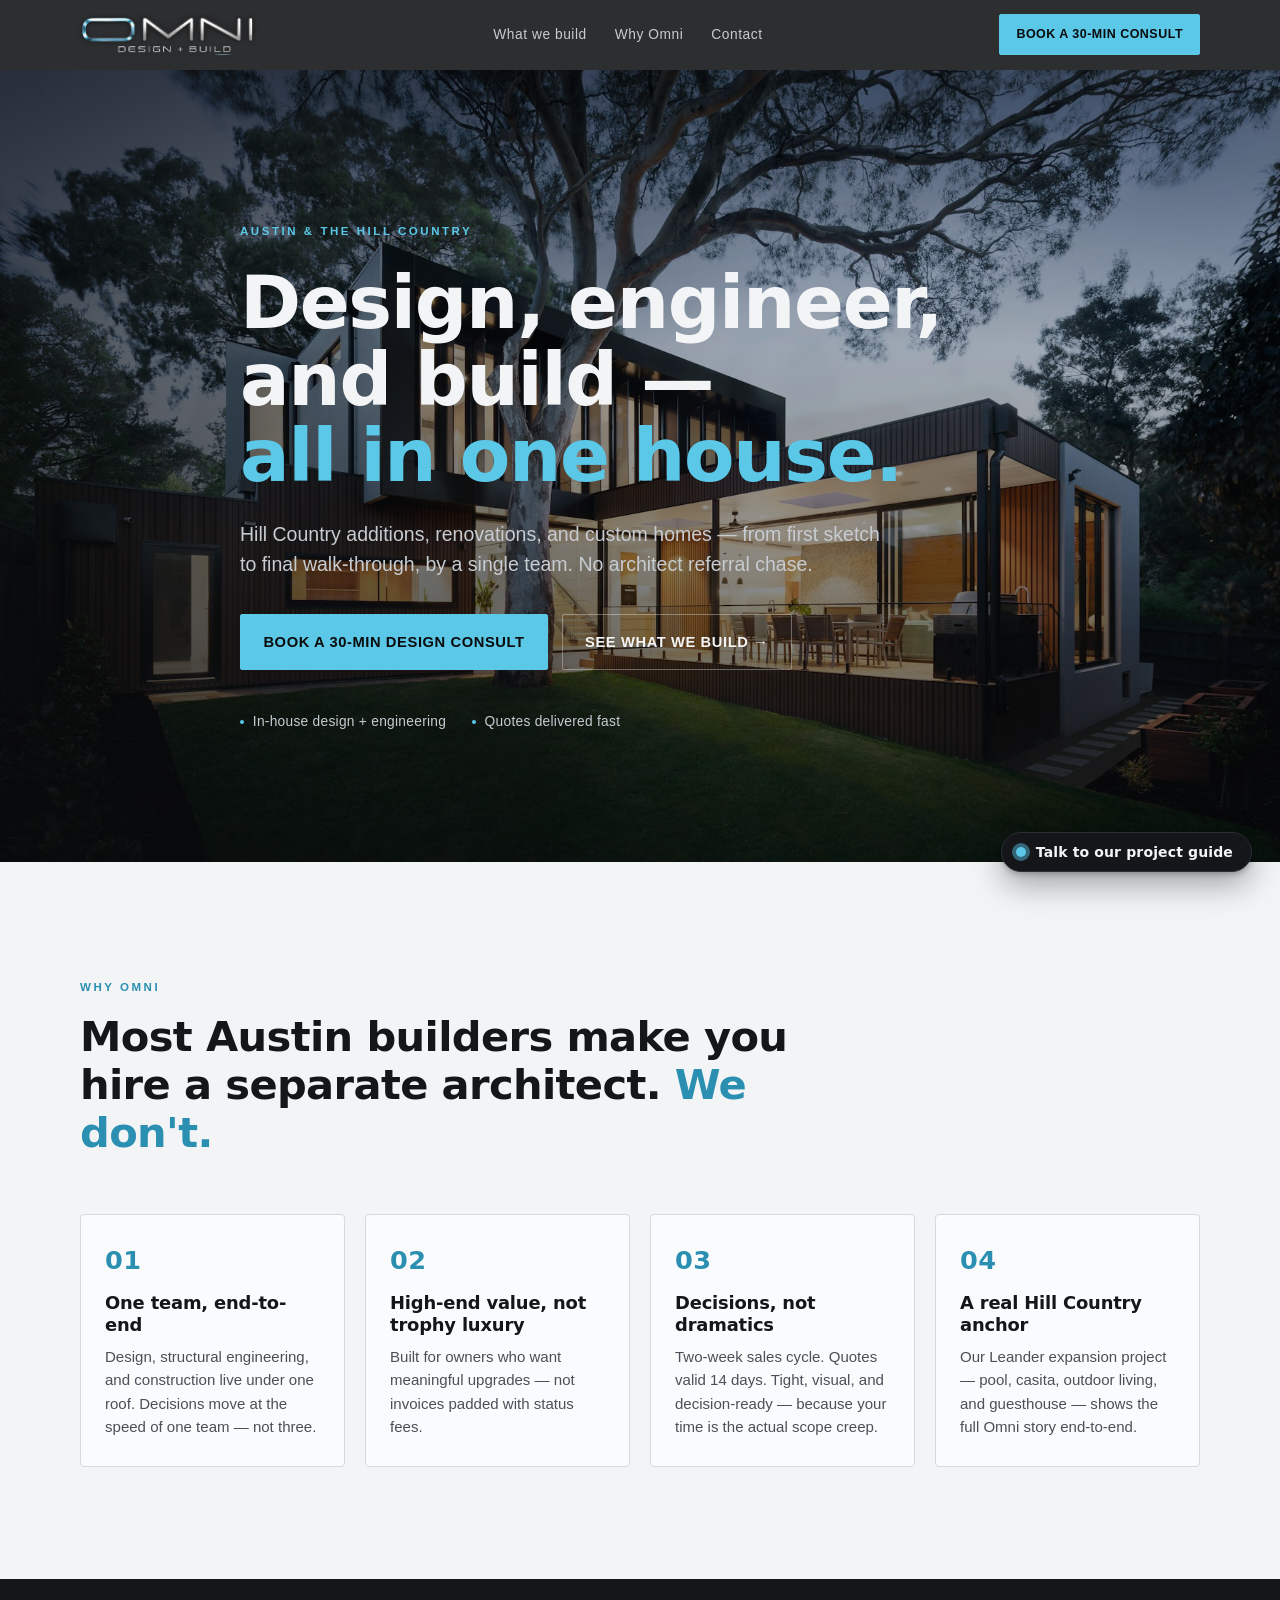
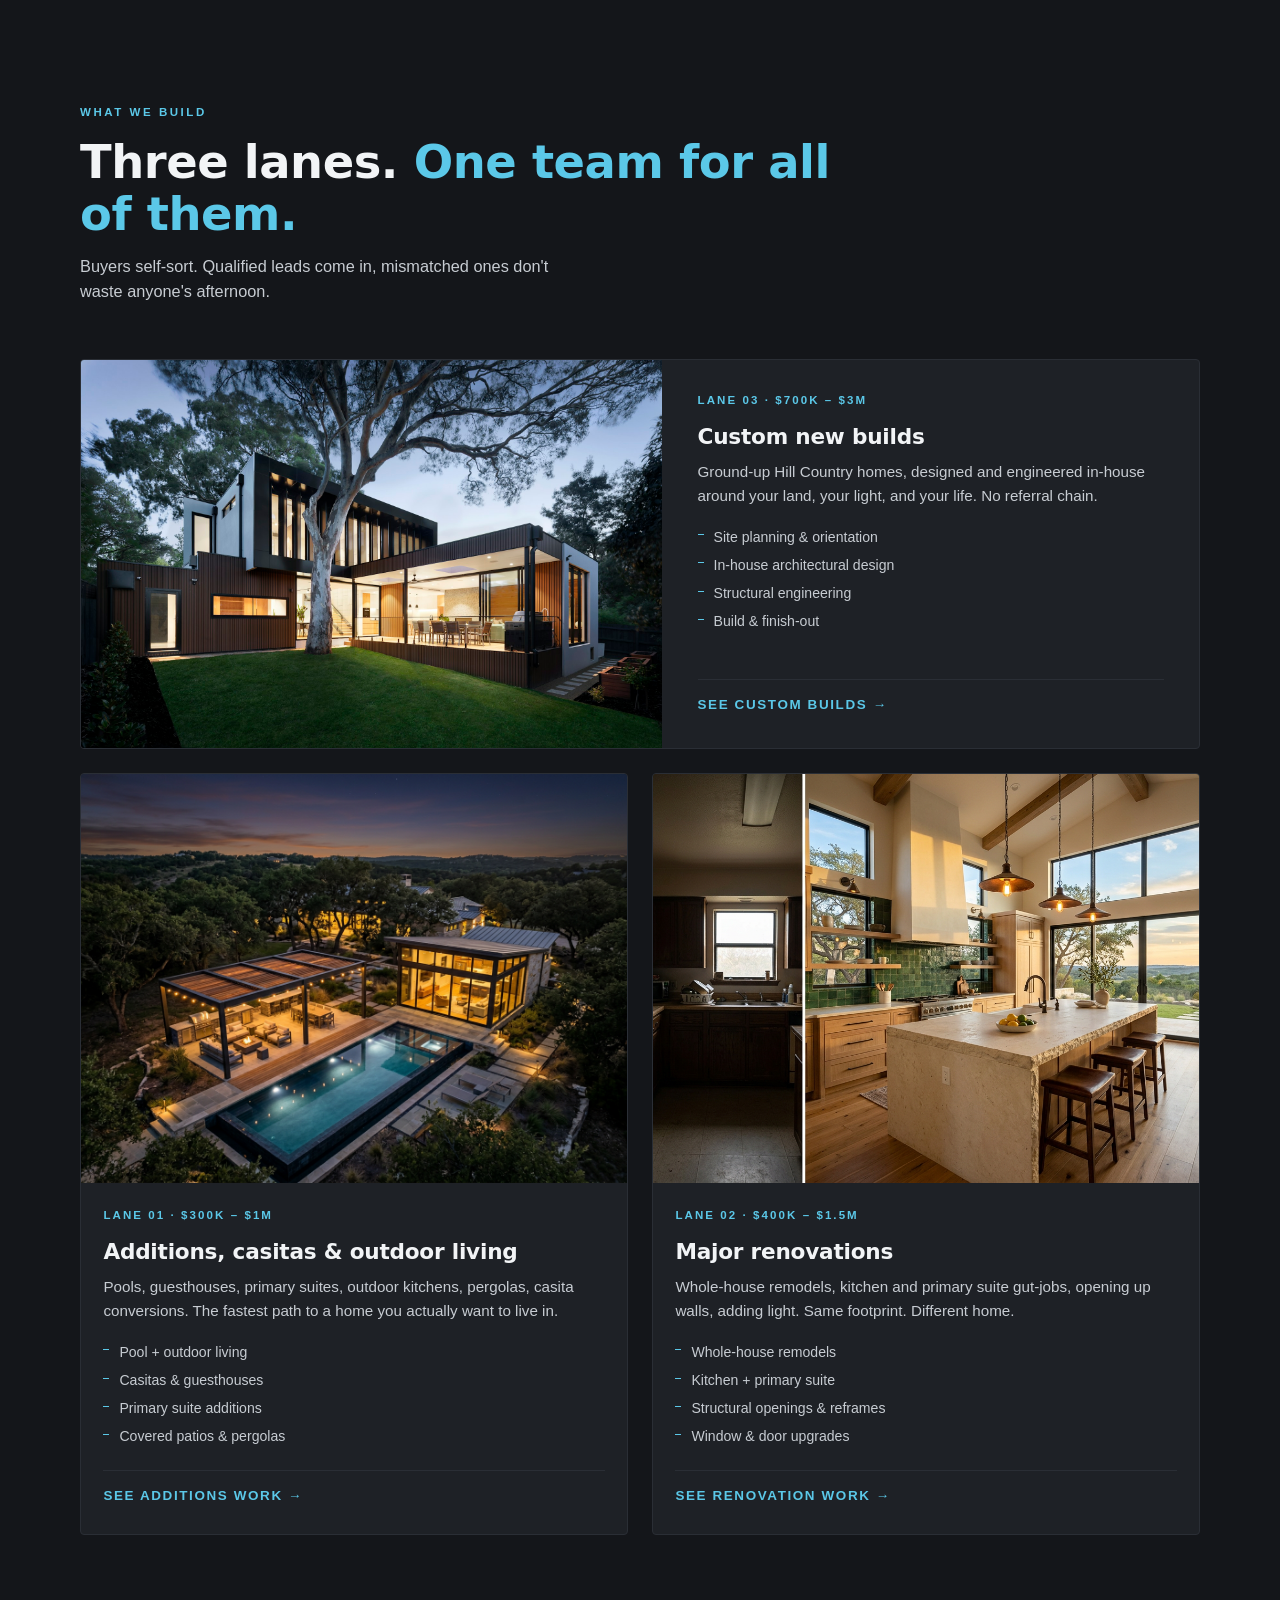
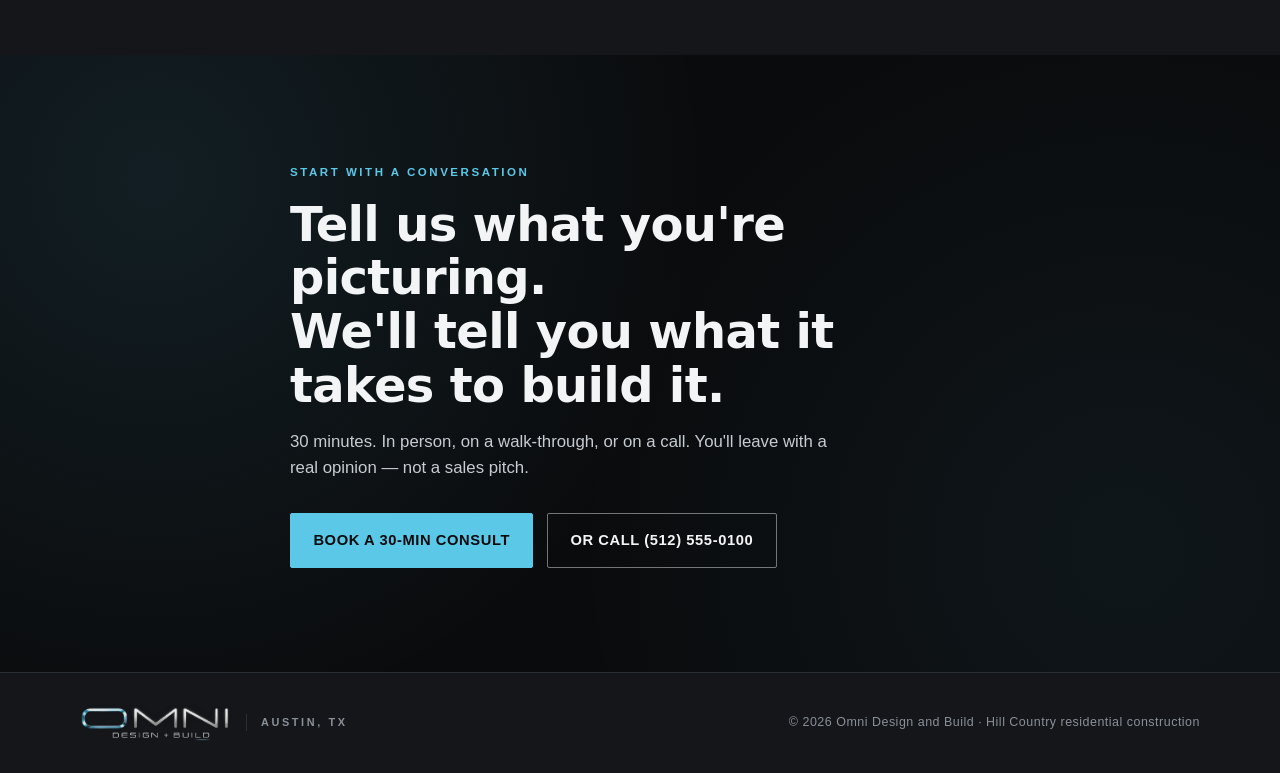
==== commit ea50feeb: "Rearrange lanes grid: custom builds featured Based on request from Jose." ====
--- a/index.html
+++ b/index.html
@@ -146,6 +146,34 @@
           </p>
 
           <div class="lanes-grid">
+            <!-- Lane 03 · Featured full-width row -->
+            <article class="lane lane--featured">
+              <a href="lanes/custom-builds.html" class="lane-card">
+                <div class="lane-image">
+                  <img
+                    src="images/hero.jpg"
+                    alt="Modern custom Hill Country home at dusk with infinity pool and limestone facade"
+                    loading="lazy"
+                  />
+                </div>
+                <div class="lane-body">
+                  <span class="lane-tag">LANE 03 · $700K – $3M</span>
+                  <h3 class="lane-title">Custom new builds</h3>
+                  <p class="lane-desc">
+                    Ground-up Hill Country homes, designed and engineered in-house
+                    around your land, your light, and your life. No referral chain.
+                  </p>
+                  <ul class="lane-list">
+                    <li>Site planning &amp; orientation</li>
+                    <li>In-house architectural design</li>
+                    <li>Structural engineering</li>
+                    <li>Build &amp; finish-out</li>
+                  </ul>
+                  <span class="lane-cta">See custom builds →</span>
+                </div>
+              </a>
+            </article>
+
             <!-- Lane 01 -->
             <article class="lane">
               <a href="lanes/additions.html" class="lane-card">
@@ -202,34 +230,6 @@
                 </div>
               </a>
             </article>
-
-            <!-- Lane 03 -->
-            <article class="lane">
-              <a href="lanes/custom-builds.html" class="lane-card">
-                <div class="lane-image">
-                  <img
-                    src="images/hero.jpg"
-                    alt="Modern custom Hill Country home at dusk with infinity pool and limestone facade"
-                    loading="lazy"
-                  />
-                </div>
-                <div class="lane-body">
-                  <span class="lane-tag">LANE 03 · $700K – $3M</span>
-                  <h3 class="lane-title">Custom new builds</h3>
-                  <p class="lane-desc">
-                    Ground-up Hill Country homes, designed and engineered in-house
-                    around your land, your light, and your life. No referral chain.
-                  </p>
-                  <ul class="lane-list">
-                    <li>Site planning &amp; orientation</li>
-                    <li>In-house architectural design</li>
-                    <li>Structural engineering</li>
-                    <li>Build &amp; finish-out</li>
-                  </ul>
-                  <span class="lane-cta">See custom builds →</span>
-                </div>
-              </a>
-            </article>
           </div>
         </div>
       </section>
--- a/styles.css
+++ b/styles.css
@@ -455,8 +455,28 @@
 
 .lanes-grid {
   display: grid;
-  grid-template-columns: repeat(3, minmax(0, 1fr));
+  grid-template-columns: repeat(2, minmax(0, 1fr));
   gap: 1.5rem;
+}
+
+/* Featured lane — spans full width, horizontal layout */
+.lane--featured {
+  grid-column: 1 / -1;
+}
+.lane--featured .lane-card {
+  flex-direction: row;
+}
+.lane--featured .lane-image {
+  width: 52%;
+  flex-shrink: 0;
+  aspect-ratio: unset;
+  min-height: 320px;
+}
+.lane--featured .lane-body {
+  display: flex;
+  flex-direction: column;
+  justify-content: center;
+  padding: 2rem 2.2rem;
 }
 
 .lane-card {
@@ -566,6 +586,8 @@
 @media (max-width: 980px) {
   .lanes-grid { grid-template-columns: 1fr; gap: 1.25rem; }
   .lane-image { aspect-ratio: 16 / 9; }
+  .lane--featured .lane-card { flex-direction: column; }
+  .lane--featured .lane-image { width: 100%; min-height: unset; aspect-ratio: 16 / 9; }
 }
 
 /* ============================================================
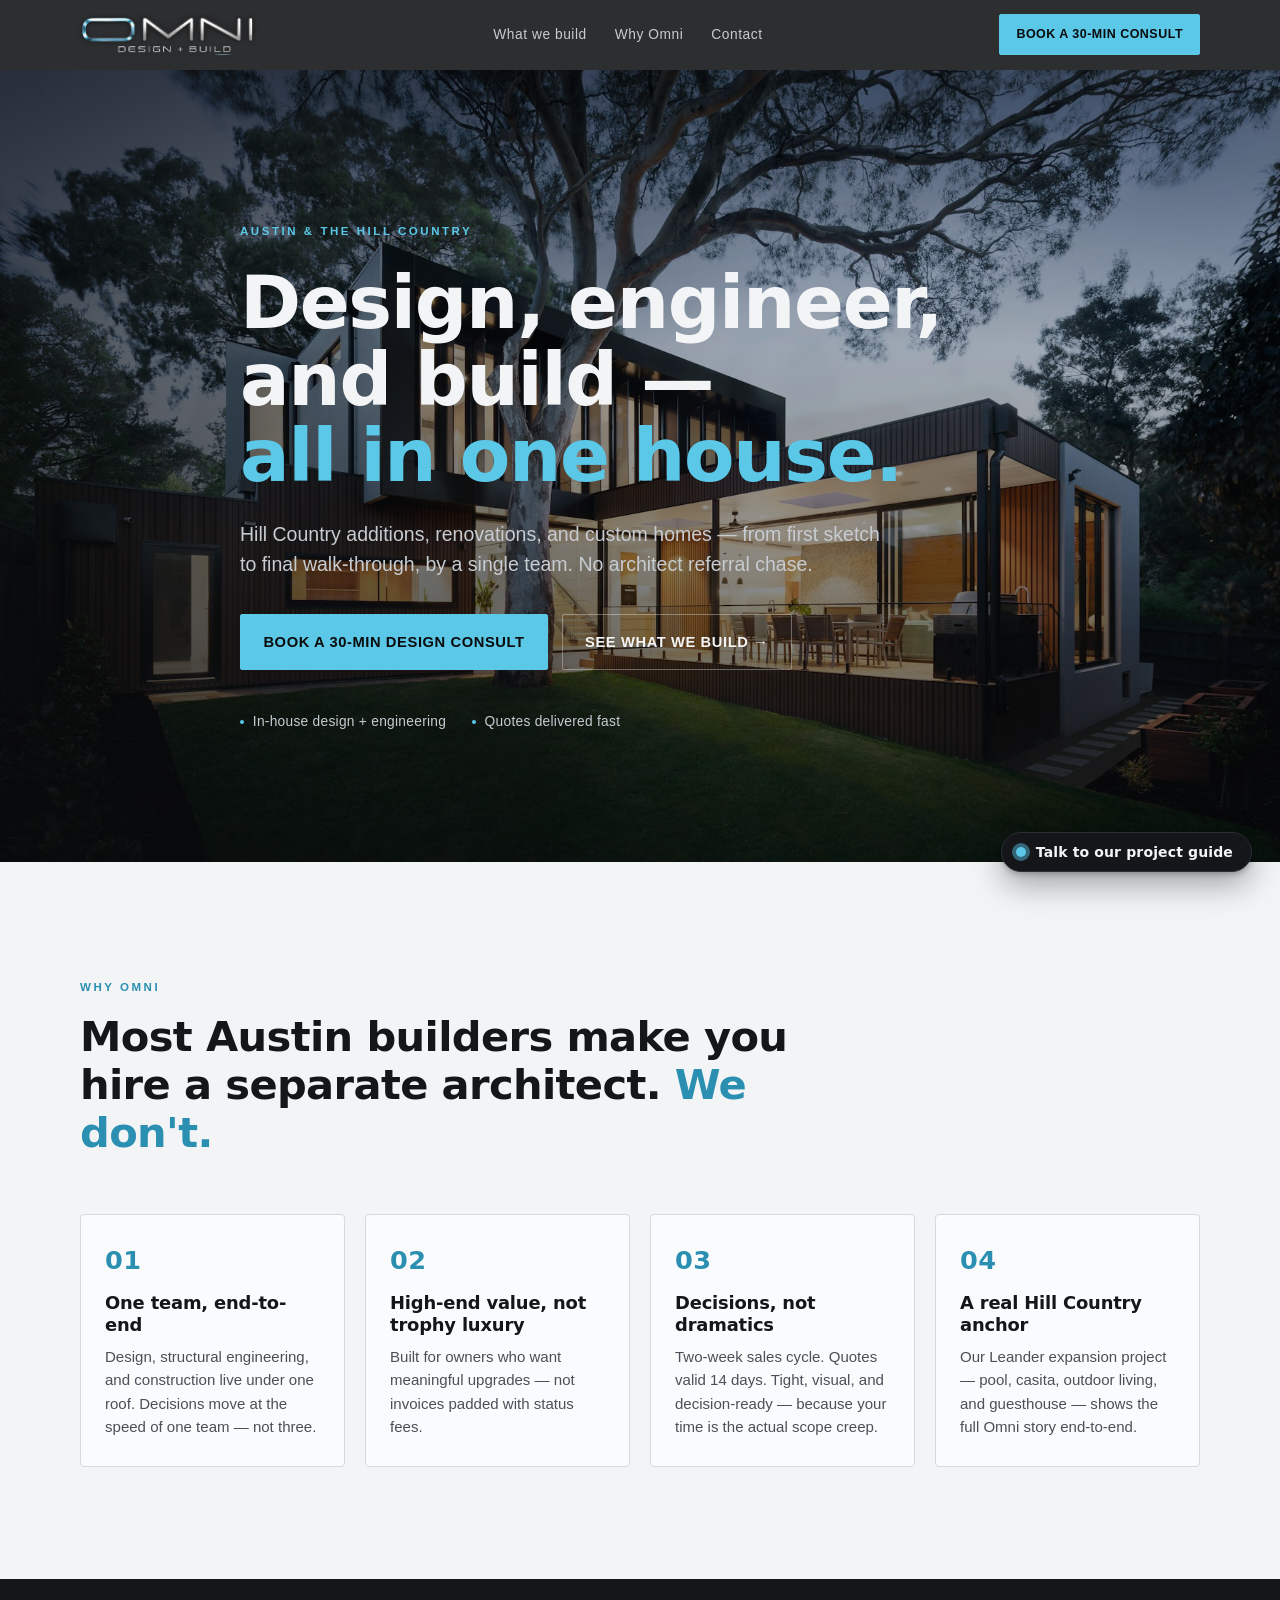
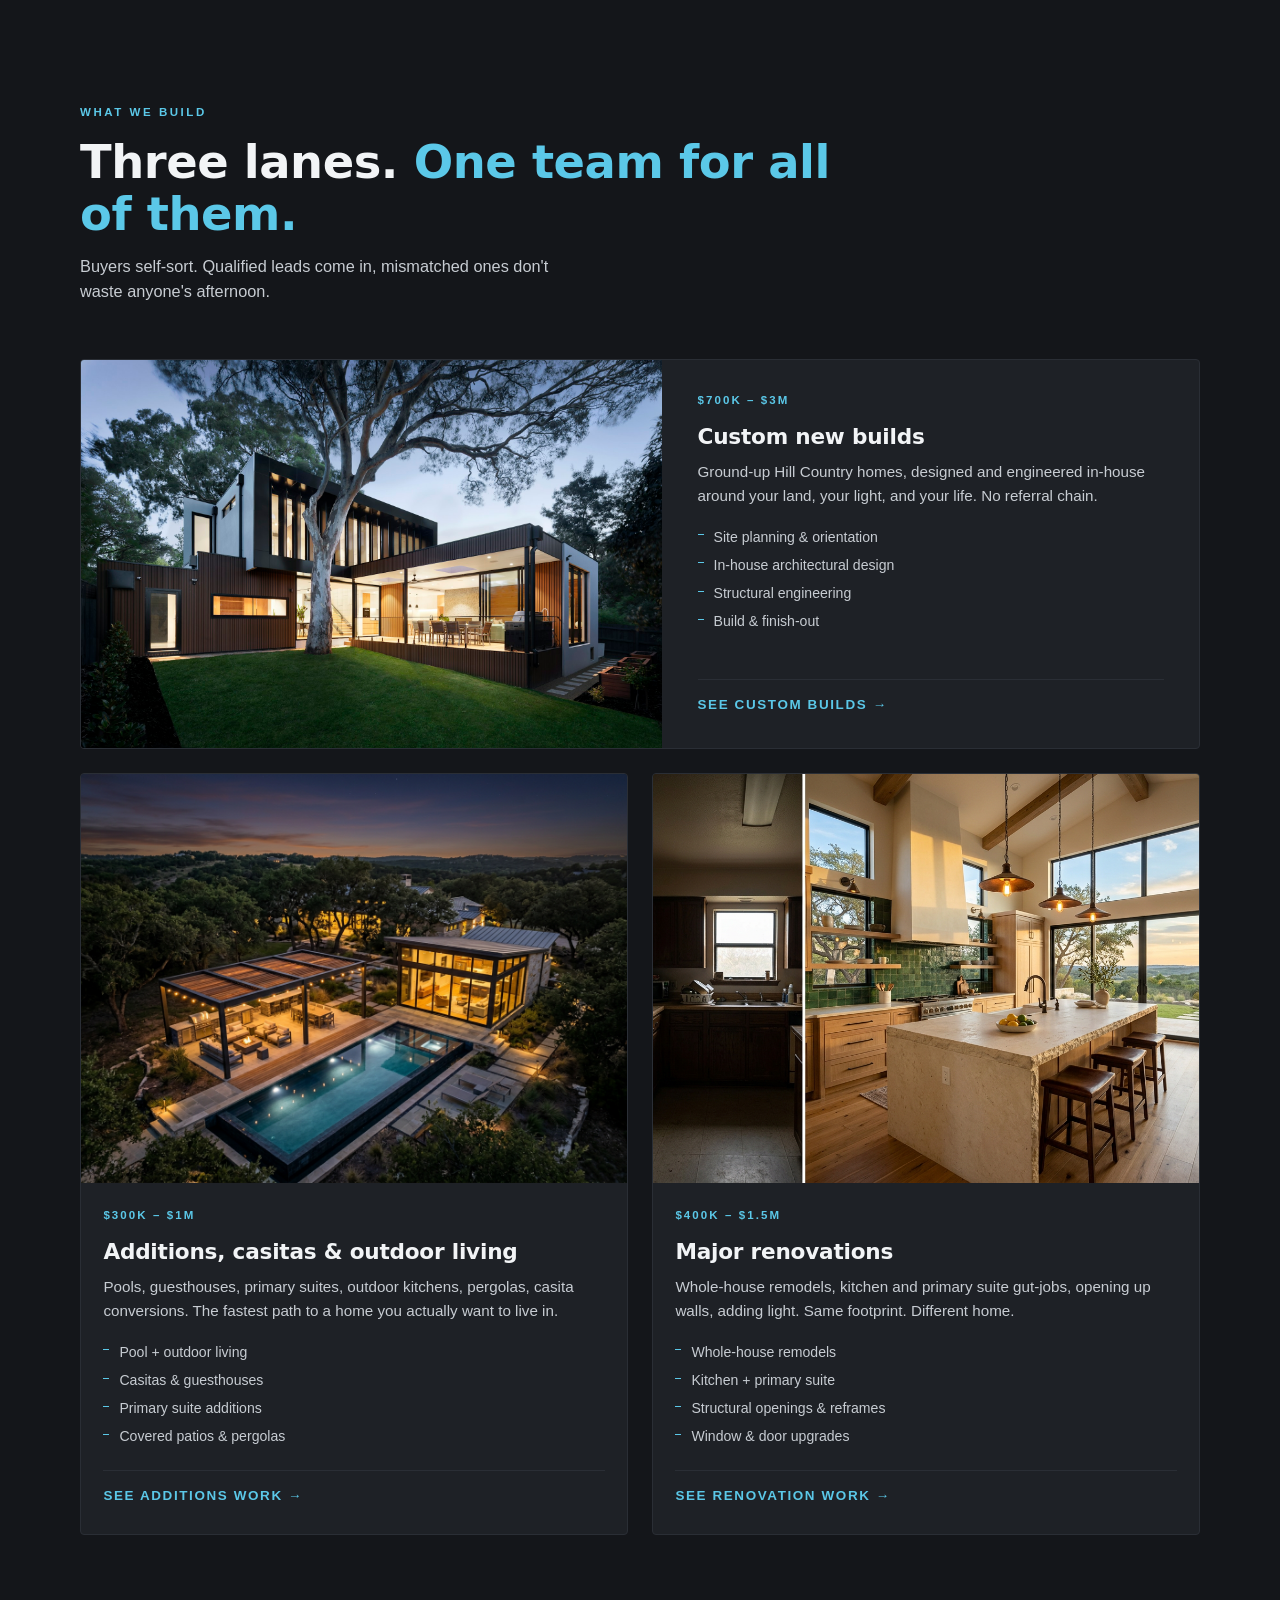
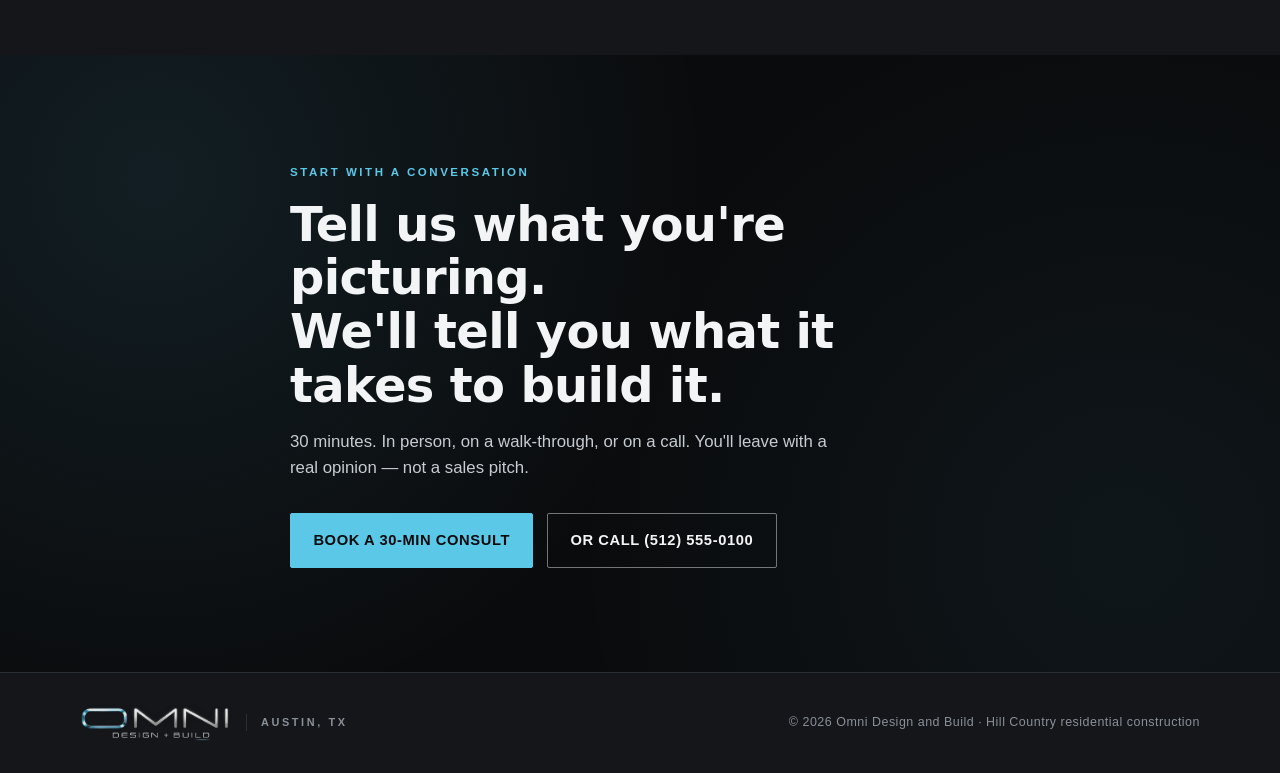
==== commit 6ce439d8: "Remove "Lane n" from card eyebrow" ====
--- a/index.html
+++ b/index.html
@@ -157,7 +157,7 @@
                   />
                 </div>
                 <div class="lane-body">
-                  <span class="lane-tag">LANE 03 · $700K – $3M</span>
+                  <span class="lane-tag">$700K – $3M</span>
                   <h3 class="lane-title">Custom new builds</h3>
                   <p class="lane-desc">
                     Ground-up Hill Country homes, designed and engineered in-house
@@ -185,7 +185,7 @@
                   />
                 </div>
                 <div class="lane-body">
-                  <span class="lane-tag">LANE 01 · $300K – $1M</span>
+                  <span class="lane-tag">$300K – $1M</span>
                   <h3 class="lane-title">Additions, casitas &amp; outdoor living</h3>
                   <p class="lane-desc">
                     Pools, guesthouses, primary suites, outdoor kitchens, pergolas,
@@ -214,7 +214,7 @@
                   />
                 </div>
                 <div class="lane-body">
-                  <span class="lane-tag">LANE 02 · $400K – $1.5M</span>
+                  <span class="lane-tag">$400K – $1.5M</span>
                   <h3 class="lane-title">Major renovations</h3>
                   <p class="lane-desc">
                     Whole-house remodels, kitchen and primary suite gut-jobs, opening
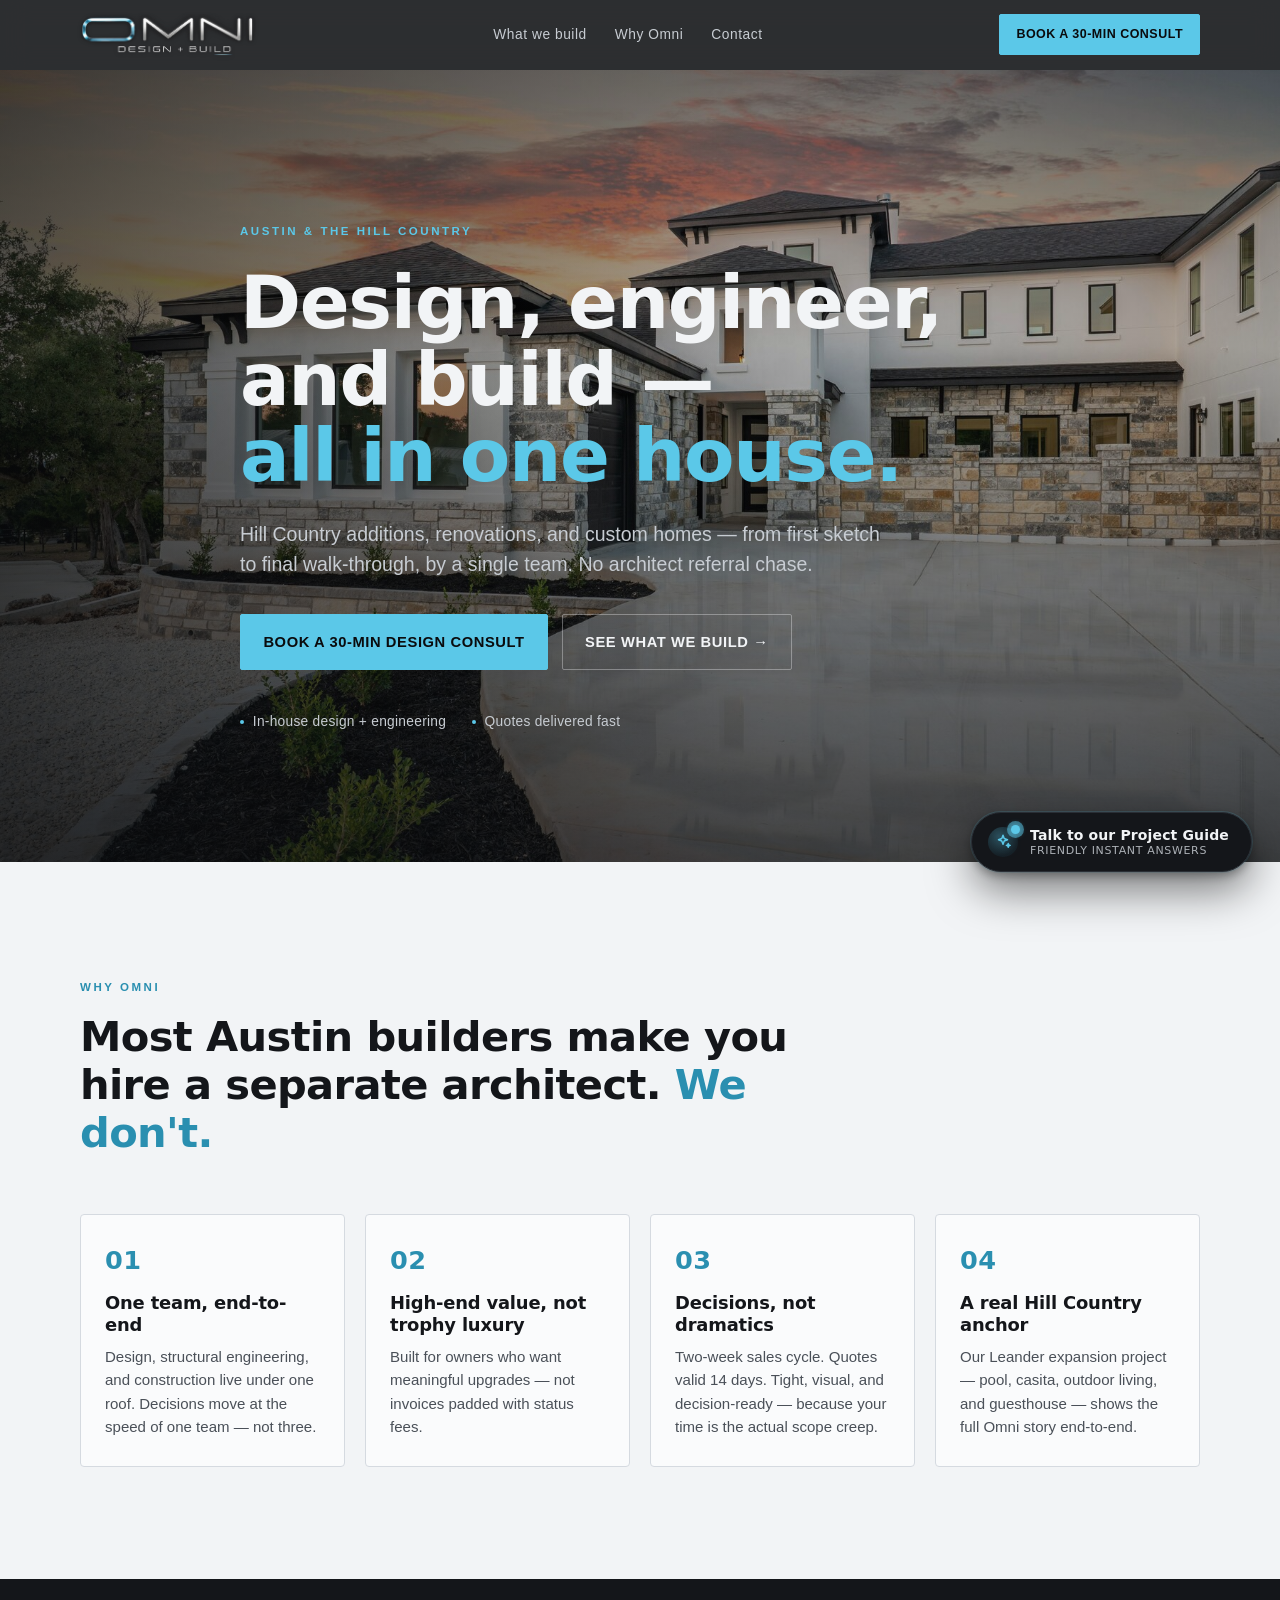
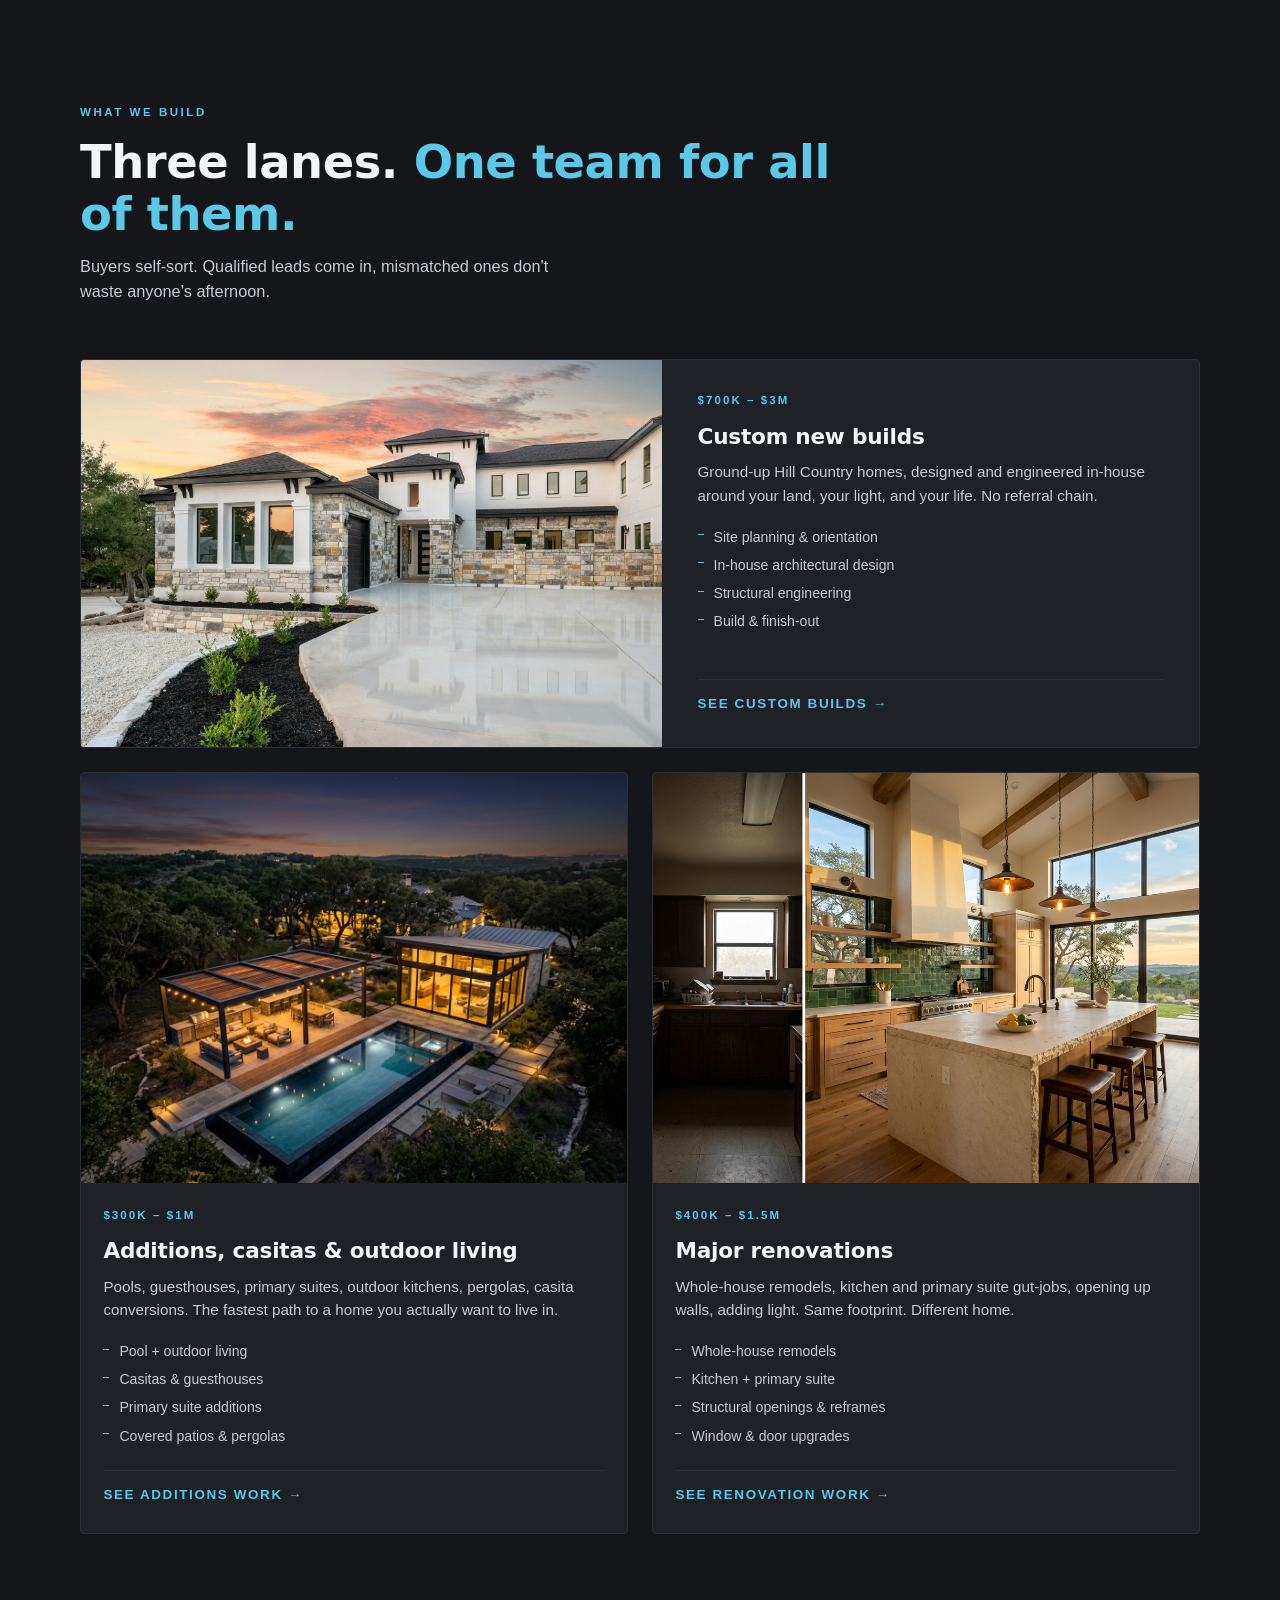
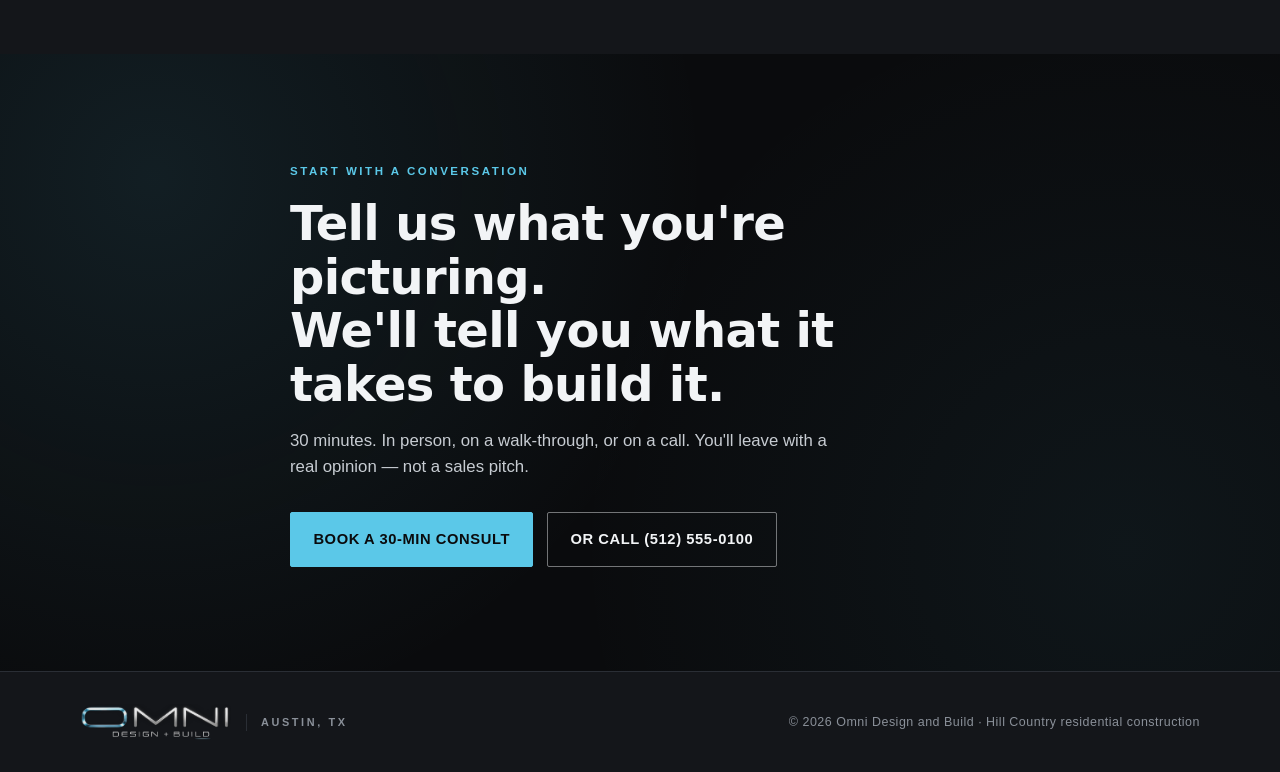
==== commit 24f2efea: "Update hero image and alt text Add hero-preview.html — a preview tool that renders the homepage hero" ====
--- a/index.html
+++ b/index.html
@@ -53,7 +53,7 @@
           <picture>
             <img
               src="images/hero.jpg"
-              alt="A modern Hill Country home at golden hour with a pool and casita"
+              alt="A modern Hill Country home with a layered limestone and stone facade at sunset"
               loading="eager"
               fetchpriority="high"
             />
@@ -152,7 +152,7 @@
                 <div class="lane-image">
                   <img
                     src="images/hero.jpg"
-                    alt="Modern custom Hill Country home at dusk with infinity pool and limestone facade"
+                    alt="A modern Hill Country custom home with a layered limestone and stone facade at sunset"
                     loading="lazy"
                   />
                 </div>
--- a/chatbot.css
+++ b/chatbot.css
@@ -11,8 +11,8 @@
   z-index: 100;
   display: inline-flex;
   align-items: center;
-  gap: 10px;
-  padding: 12px 18px 12px 14px;
+  gap: 12px;
+  padding: 14px 22px 14px 16px;
   border: 1px solid var(--line-dark, #2a2e35);
   border-radius: 999px;
   background: var(--carbon, #14161a);
@@ -21,28 +21,91 @@
   letter-spacing: 0.01em;
   cursor: pointer;
   box-shadow:
-    0 12px 32px rgba(0, 0, 0, 0.35),
-    0 2px 6px rgba(0, 0, 0, 0.25);
+    0 18px 44px rgba(0, 0, 0, 0.5),
+    0 4px 10px rgba(0, 0, 0, 0.3),
+    0 0 0 1px rgba(91, 200, 232, 0.18);
   transition:
     transform 0.18s ease,
     box-shadow 0.18s ease,
     background 0.18s ease;
+  /* Slide-in entrance: starts hidden, animates in after page load */
+  opacity: 0;
+  transform: translateY(24px) scale(0.96);
+  animation: launcherIn 0.55s cubic-bezier(0.16, 1, 0.3, 1) 1.6s forwards,
+             launcherGlow 2.6s ease-in-out 2.4s infinite;
+}
+
+@keyframes launcherIn {
+  0% {
+    opacity: 0;
+    transform: translateY(24px) scale(0.96);
+  }
+  100% {
+    opacity: 1;
+    transform: translateY(0) scale(1);
+  }
+}
+
+/* Outer glow pulse on the entire button — soft cyan halo that breathes */
+@keyframes launcherGlow {
+  0%, 100% {
+    box-shadow:
+      0 18px 44px rgba(0, 0, 0, 0.5),
+      0 4px 10px rgba(0, 0, 0, 0.3),
+      0 0 0 1px rgba(91, 200, 232, 0.18),
+      0 0 0 0 rgba(91, 200, 232, 0.0);
+  }
+  50% {
+    box-shadow:
+      0 18px 44px rgba(0, 0, 0, 0.5),
+      0 4px 10px rgba(0, 0, 0, 0.3),
+      0 0 0 1px rgba(91, 200, 232, 0.4),
+      0 0 28px 6px rgba(91, 200, 232, 0.32);
+  }
 }
 
 .chat-launcher:hover {
-  transform: translateY(-2px);
+  transform: translateY(-2px) scale(1);
   background: #1c1f25;
+  animation-play-state: paused;
   box-shadow:
-    0 18px 40px rgba(0, 0, 0, 0.45),
-    0 3px 8px rgba(0, 0, 0, 0.3);
+    0 22px 50px rgba(0, 0, 0, 0.55),
+    0 6px 14px rgba(0, 0, 0, 0.35),
+    0 0 0 1px rgba(91, 200, 232, 0.55),
+    0 0 32px 8px rgba(91, 200, 232, 0.35);
+}
+
+/* Sparkle icon container — also hosts the small accent pulse-dot */
+.chat-launcher .launcher-icon {
+  position: relative;
+  display: inline-flex;
+  align-items: center;
+  justify-content: center;
+  width: 30px;
+  height: 30px;
+  border-radius: 50%;
+  background: radial-gradient(circle at 35% 30%, rgba(91, 200, 232, 0.28), rgba(42, 143, 176, 0.08) 70%);
+  color: var(--cyan, #5bc8e8);
+  flex: 0 0 auto;
+}
+.chat-launcher .launcher-icon svg {
+  filter: drop-shadow(0 0 6px rgba(91, 200, 232, 0.45));
+  animation: sparkleSpin 6s ease-in-out infinite;
+}
+@keyframes sparkleSpin {
+  0%, 100% { transform: rotate(0deg) scale(1); }
+  50% { transform: rotate(8deg) scale(1.08); }
 }
 
 .chat-launcher .pulse-dot {
-  position: relative;
-  width: 10px;
-  height: 10px;
+  position: absolute;
+  top: -2px;
+  right: -2px;
+  width: 9px;
+  height: 9px;
   border-radius: 50%;
   background: var(--cyan, #5bc8e8);
+  box-shadow: 0 0 6px rgba(91, 200, 232, 0.8);
   flex: 0 0 auto;
 }
 .chat-launcher .pulse-dot::after {
@@ -51,19 +114,66 @@
   inset: -4px;
   border-radius: 50%;
   background: var(--cyan, #5bc8e8);
-  opacity: 0.45;
+  opacity: 0.5;
   animation: pulse 1.8s ease-out infinite;
 }
 @keyframes pulse {
-  0% { transform: scale(0.6); opacity: 0.5; }
-  70% { transform: scale(1.6); opacity: 0; }
-  100% { transform: scale(1.6); opacity: 0; }
+  0% { transform: scale(0.6); opacity: 0.55; }
+  70% { transform: scale(1.9); opacity: 0; }
+  100% { transform: scale(1.9); opacity: 0; }
+}
+
+/* Two-line label stack */
+.chat-launcher .launcher-text {
+  display: inline-flex;
+  flex-direction: column;
+  align-items: flex-start;
+  gap: 3px;
+  line-height: 1;
+  text-align: left;
+}
+.chat-launcher .launcher-title {
+  font: 600 14px/1 'Trebuchet MS', system-ui, sans-serif;
+  color: var(--chrome, #f2f4f6);
+  letter-spacing: 0.01em;
+}
+.chat-launcher .launcher-sub {
+  font: 500 11px/1 system-ui, sans-serif;
+  color: var(--ink-soft, #c7ccd2);
+  letter-spacing: 0.06em;
+  text-transform: uppercase;
+  opacity: 0.85;
 }
 
 .chat-launcher.is-hidden {
   opacity: 0;
   pointer-events: none;
   transform: translateY(20px);
+  animation: none;
+}
+
+/* One-shot scroll-nudge: small bounce + brighter halo, runs alongside the glow */
+.chat-launcher.is-nudging {
+  animation:
+    launcherNudge 0.9s cubic-bezier(0.34, 1.56, 0.64, 1) 1,
+    launcherGlow 2.6s ease-in-out infinite;
+}
+@keyframes launcherNudge {
+  0%   { transform: translateY(0)    scale(1);    box-shadow: 0 18px 44px rgba(0,0,0,0.5), 0 4px 10px rgba(0,0,0,0.3), 0 0 0 1px rgba(91,200,232,0.25), 0 0 0 0 rgba(91,200,232,0); }
+  30%  { transform: translateY(-8px) scale(1.06); box-shadow: 0 22px 50px rgba(0,0,0,0.55), 0 6px 14px rgba(0,0,0,0.35), 0 0 0 2px rgba(91,200,232,0.7),  0 0 36px 10px rgba(91,200,232,0.55); }
+  60%  { transform: translateY(0)    scale(1.02); box-shadow: 0 20px 46px rgba(0,0,0,0.5), 0 4px 10px rgba(0,0,0,0.3), 0 0 0 1px rgba(91,200,232,0.45), 0 0 28px 6px rgba(91,200,232,0.4); }
+  100% { transform: translateY(0)    scale(1);    box-shadow: 0 18px 44px rgba(0,0,0,0.5), 0 4px 10px rgba(0,0,0,0.3), 0 0 0 1px rgba(91,200,232,0.18), 0 0 0 0 rgba(91,200,232,0); }
+}
+
+/* Respect reduced-motion: skip the glow + sparkle animation, keep the entrance subtle */
+@media (prefers-reduced-motion: reduce) {
+  .chat-launcher {
+    animation: launcherIn 0.3s ease-out 0.4s forwards;
+  }
+  .chat-launcher .launcher-icon svg,
+  .chat-launcher .pulse-dot::after {
+    animation: none;
+  }
 }
 
 /* -------- PANEL (the actual chat window) -------- */
@@ -566,7 +676,10 @@
     border: none;
   }
   .chat-launcher {
-    padding: 12px 16px 12px 14px;
-    font-size: 13px;
-  }
-}
+    padding: 12px 18px 12px 14px;
+    gap: 10px;
+  }
+  .chat-launcher .launcher-title { font-size: 13px; }
+  .chat-launcher .launcher-sub { font-size: 10px; letter-spacing: 0.05em; }
+  .chat-launcher .launcher-icon { width: 26px; height: 26px; }
+}
